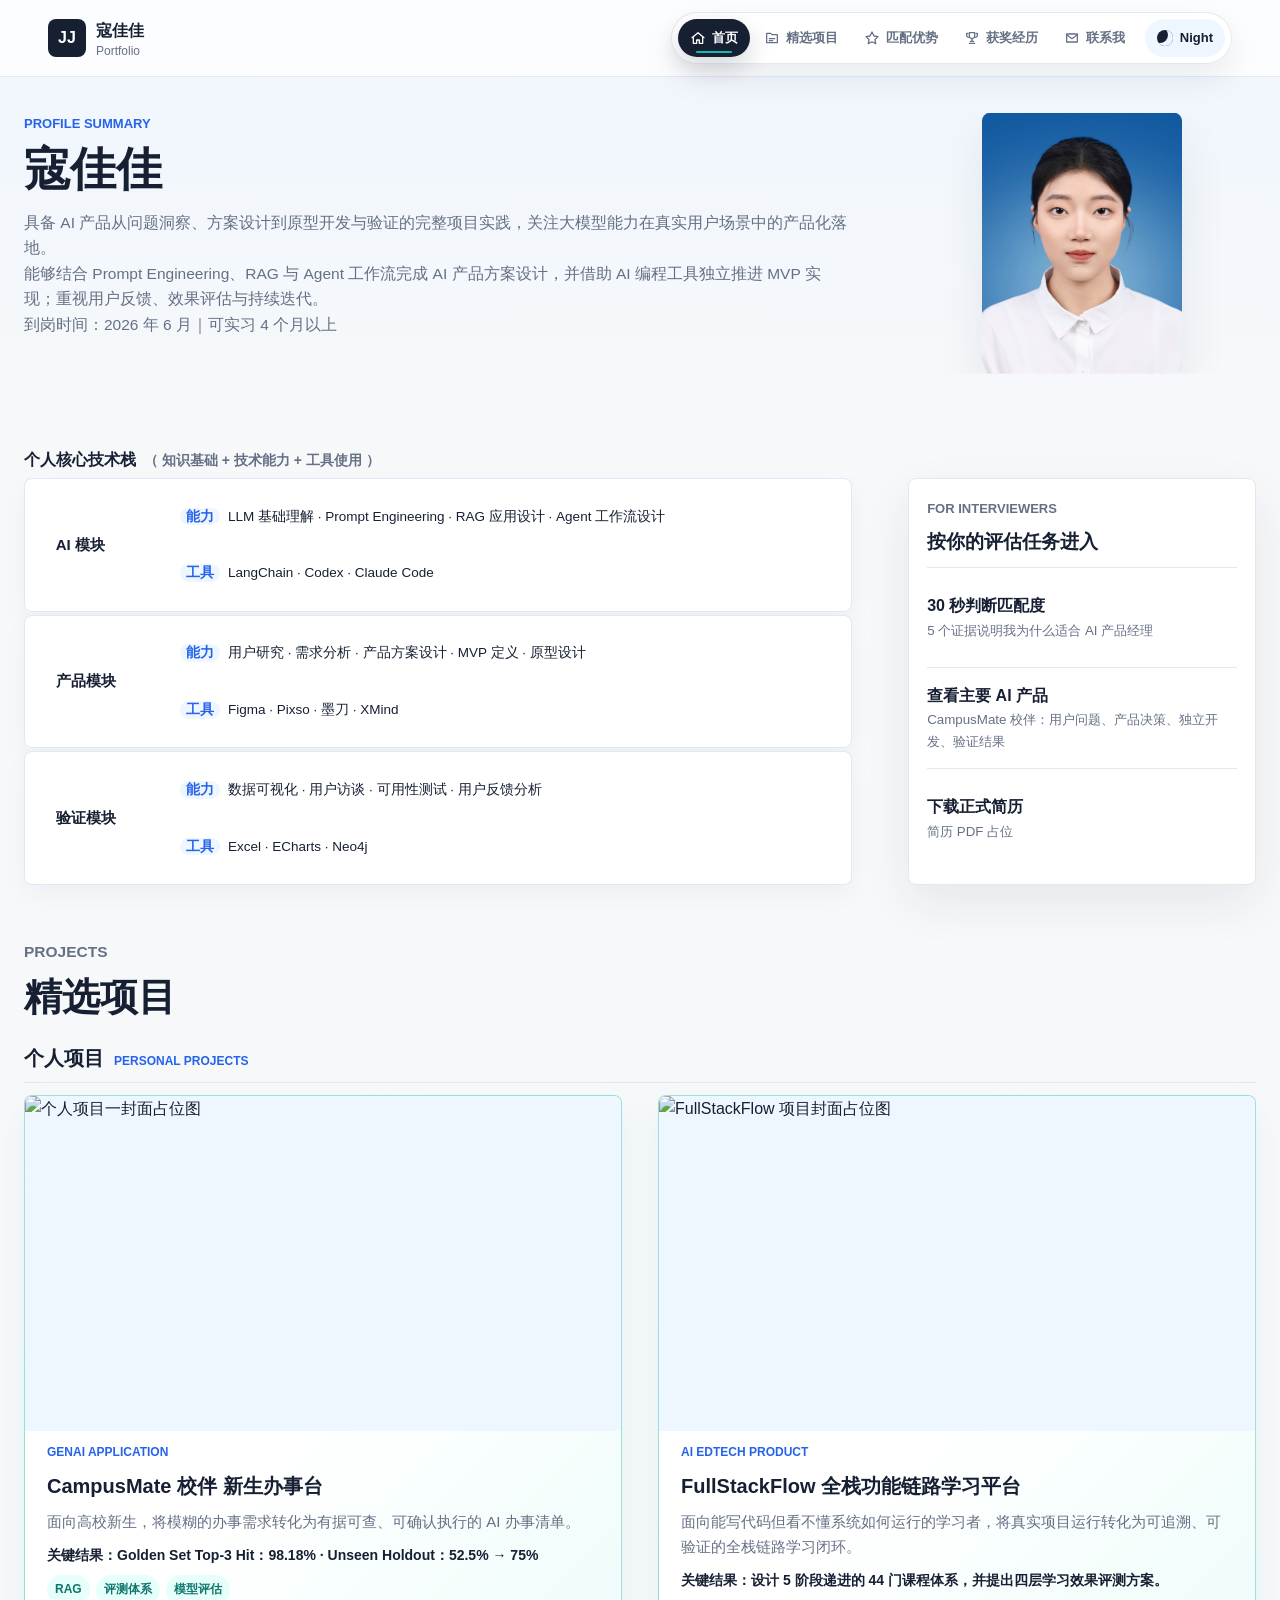
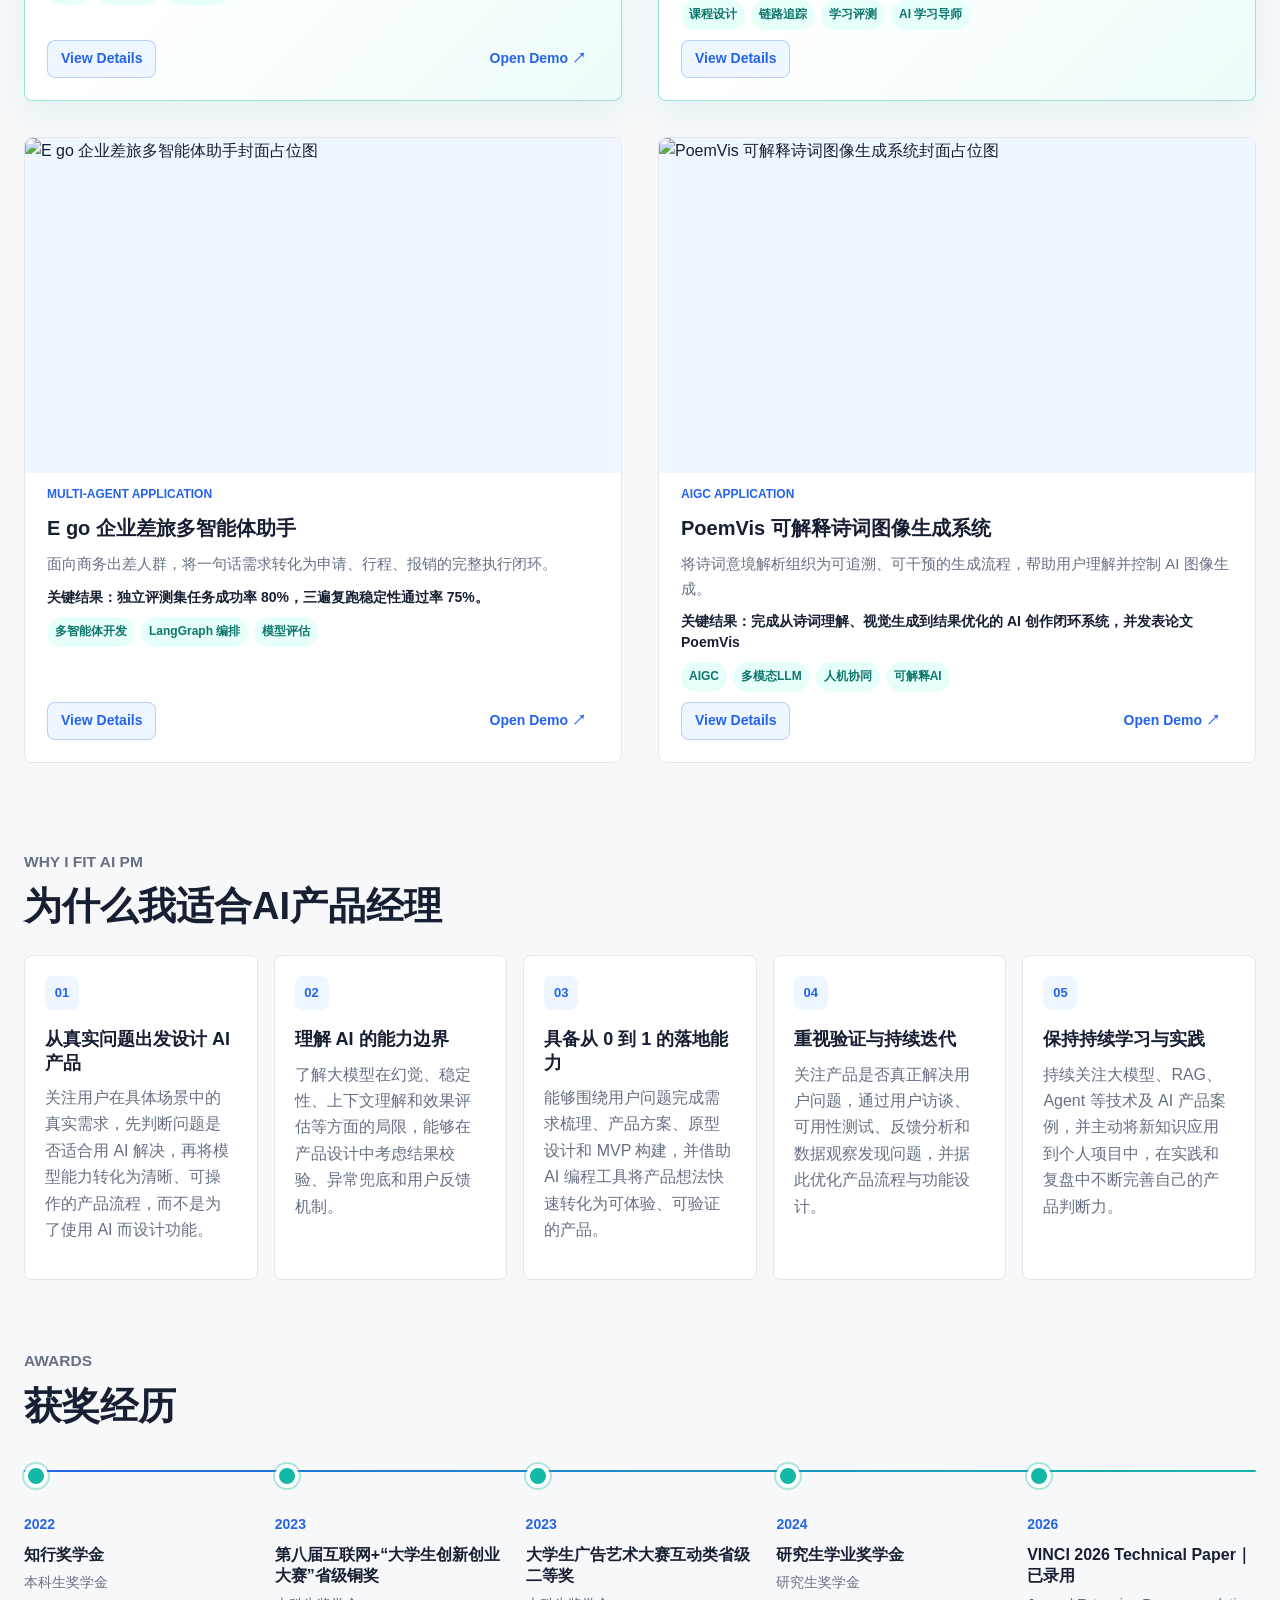
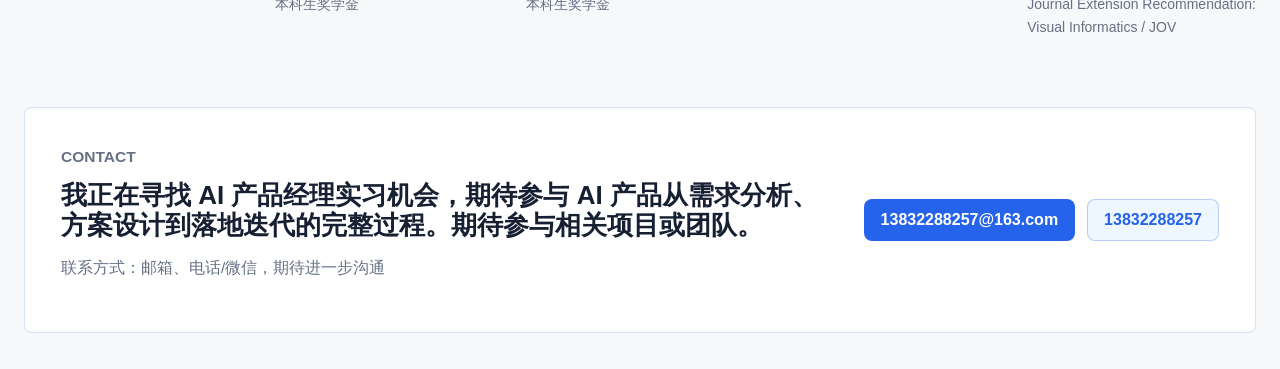
==== index.html @ aa2fbce4 "feat: 面试官面板第二快捷入口填充 Co-Authored-By: Claude Opus 4.7 (1M context) <noreply@anthropic.com>" ====
<!doctype html>
<html lang="zh-CN">
  <head>
    <meta charset="utf-8">
    <meta name="viewport" content="width=device-width, initial-scale=1">
    <title>寇佳佳 | Portfolio</title>
    <meta
      name="description"
      content="个人作品集模板：聚焦真实产品交付、AI 产品能力、数据决策、跨团队推进与产品案例复盘。"
    >
    <link rel="stylesheet" href="styles.css">
  </head>
  <body>
    <header class="site-header">
      <a class="brand" href="#top" aria-label="回到首页">
        <span class="brand-mark">JJ</span>
        <span>
          <strong>寇佳佳</strong>
          <small>Portfolio</small>
        </span>
      </a>

      <div class="nav-dock" aria-label="页面导航与主题切换">
        <nav class="nav-links" aria-label="主导航">
          <a href="#top" data-section="top">
            <span class="nav-icon" aria-hidden="true">
              <svg viewBox="0 0 24 24"><path d="M3 11.5 12 4l9 7.5"/><path d="M5 10.5V20h5v-5h4v5h5v-9.5"/></svg>
            </span>
            <span>首页</span>
          </a>
          <a href="#case-studies" data-section="case-studies">
            <span class="nav-icon" aria-hidden="true">
              <svg viewBox="0 0 24 24"><path d="M4 5h6l2 2h8v12H4V5Z"/><path d="M8 13h8"/><path d="M8 16h5"/></svg>
            </span>
            <span>精选项目</span>
          </a>
          <a href="#pm-fit" data-section="pm-fit">
            <span class="nav-icon" aria-hidden="true">
              <svg viewBox="0 0 24 24"><path d="M12 3l3 6 6 .9-4.5 4.4 1.1 6.2L12 17.6 6.4 20.5l1.1-6.2L3 9.9 9 9l3-6Z"/></svg>
            </span>
            <span>匹配优势</span>
          </a>
          <a href="#awards" data-section="awards">
            <span class="nav-icon" aria-hidden="true">
              <svg viewBox="0 0 24 24"><path d="M8 4h8v5a4 4 0 0 1-8 0V4Z"/><path d="M6 5H4v3a3 3 0 0 0 4 2.8"/><path d="M18 5h2v3a3 3 0 0 1-4 2.8"/><path d="M12 13v4"/><path d="M8 20h8"/><path d="M9.5 17h5"/></svg>
            </span>
            <span>获奖经历</span>
          </a>
          <a href="#contact" data-section="contact">
            <span class="nav-icon" aria-hidden="true">
              <svg viewBox="0 0 24 24"><path d="M4 6h16v12H4V6Z"/><path d="M4 7l8 6 8-6"/></svg>
            </span>
            <span>联系我</span>
          </a>
        </nav>

        <button class="theme-toggle" type="button" aria-label="切换夜间模式" aria-pressed="false">
          <span class="theme-icon" aria-hidden="true"></span>
          <span class="theme-label">Night</span>
        </button>
      </div>

    </header>

    <main id="top">
      <section class="hero section-shell">
        <div class="hero-copy">
          <p class="eyebrow">Profile Summary</p>
          <h1>寇佳佳</h1>
          <p class="hero-lede">
            <span>具备 AI 产品从问题洞察、方案设计到原型开发与验证的完整项目实践，关注大模型能力在真实用户场景中的产品化落地。</span>
            <span>能够结合 Prompt Engineering、RAG 与 Agent 工作流完成 AI 产品方案设计，并借助 AI 编程工具独立推进 MVP 实现；重视用户反馈、效果评估与持续迭代。</span>
            <span>到岗时间：2026 年 6 月｜可实习 4 个月以上</span>
          </p>

        </div>

        <div class="hero-stack-wrap" aria-label="核心技术栈">
          <h2>个人核心技术栈<span>（ 知识基础 + 技术能力 + 工具使用 ）</span></h2>
          <div class="hero-stack">
            <div>
              <span>AI 模块</span>
              <p><em>能力</em>LLM 基础理解 · Prompt Engineering · RAG 应用设计 · Agent 工作流设计</p>
              <p><em>工具</em>LangChain · Codex · Claude Code</p>
            </div>
            <div>
              <span>产品模块</span>
              <p><em>能力</em>用户研究 · 需求分析 · 产品方案设计 · MVP 定义 · 原型设计</p>
              <p><em>工具</em>Figma · Pixso · 墨刀 · XMind</p>
            </div>
            <div>
              <span>验证模块</span>
              <p><em>能力</em>数据可视化 · 用户访谈 · 可用性测试 · 用户反馈分析</p>
              <p><em>工具</em>Excel · ECharts · Neo4j</p>
            </div>
          </div>
        </div>

        <div class="hero-side">
          <figure class="hero-photo-wide">
            <img src="avatar.jpg" alt="寇佳佳头像">
          </figure>

          <aside class="interviewer-panel" aria-label="面试官快捷入口">
            <div class="panel-header">
              <span>For Interviewers</span>
              <strong>按你的评估任务进入</strong>
            </div>
            <a href="#pm-fit">
              <span>30 秒判断匹配度</span>
              <small>5 个证据说明我为什么适合 AI 产品经理</small>
            </a>
            <a href="#case-studies">
              <span>查看主要 AI 产品</span>
              <small>CampusMate 校伴：用户问题、产品决策、独立开发、验证结果</small>
            </a>
            <a href="#" download>
              <span>下载正式简历</span>
              <small>简历 PDF 占位</small>
            </a>
          </aside>
        </div>
      </section>

      <section id="case-studies" class="case-studies section-shell">
        <div class="section-heading wide">
          <p class="eyebrow">Projects</p>
          <h2>精选项目</h2>
        </div>

        <div class="case-groups" role="tablist" aria-label="项目案例列表">
          <section class="case-group" aria-labelledby="personal-projects-title">
            <div class="case-group-heading">
              <h3 id="personal-projects-title">个人项目</h3>
              <span>Personal Projects</span>
            </div>
            <div class="project-card-grid six" aria-label="个人项目卡片">
              <article class="project-card project-card-highlight">
                <figure class="project-cover">
                  <img src="https://trae-api-cn.mchost.guru/api/ide/v1/text_to_image?prompt=AI%20fitness%20assistant%20app%20on%20smartphone%20mockup%2C%20personalized%20workout%20plan%20dashboard%20UI%2C%20teal%20and%20white%20color%20scheme%2C%20soft%20gradient%20background%2C%20modern%20clean%20design&image_size=landscape_16_9" alt="个人项目一封面占位图">
                </figure>
                <span class="project-type">GenAI Application</span>
                <h4>CampusMate 校伴 新生办事台</h4>
                <p>面向高校新生，将模糊的办事需求转化为有据可查、可确认执行的 AI 办事清单。</p>
                <strong>关键结果：Golden Set Top-3 Hit：98.18% · Unseen Holdout：52.5% → 75%</strong>
                <div class="project-tags"><span>RAG</span><span>评测体系</span><span>模型评估</span></div>
                <div class="project-actions"><a class="project-link" href="projects/project-1.html">View Details</a><a class="project-demo-link" href="#" target="_blank" rel="noreferrer">Open Demo ↗</a></div>
              </article>
              <article class="project-card project-card-highlight">
                <figure class="project-cover">
                  <img src="https://trae-api-cn.mchost.guru/api/ide/v1/text_to_image?prompt=full-stack%20learning%20platform%20UI%20showing%20request%20flow%20from%20frontend%20through%20backend%20to%20database%2C%20connected%20architecture%20diagram%20with%20glowing%20data%20path%2C%20split%20code%20editor%20and%20flow%20visualization%2C%20blue%20and%20teal%20gradient%2C%20modern%20EdTech%20dashboard%20design&image_size=landscape_16_9" alt="FullStackFlow 项目封面占位图">
                </figure>
                <span class="project-type">AI EdTech Product</span>
                <h4>FullStackFlow 全栈功能链路学习平台</h4>
                <p>面向能写代码但看不懂系统如何运行的学习者，将真实项目运行转化为可追溯、可验证的全栈链路学习闭环。</p>
                <strong>关键结果：设计 5 阶段递进的 44 门课程体系，并提出四层学习效果评测方案。</strong>
                <div class="project-tags"><span>课程设计</span><span>链路追踪</span><span>学习评测</span><span>AI 学习导师</span></div>
                <div class="project-actions"><a class="project-link" href="projects/project-2.html">View Details</a></div>
              </article>
              <article class="project-card">
                <figure class="project-cover">
                  <img src="https://trae-api-cn.mchost.guru/api/ide/v1/text_to_image?prompt=business%20travel%20assistant%20app%20dashboard%20showing%20flight%20booking%20hotel%20and%20expense%20reimbursement%20workflow%2C%20multi-agent%20AI%20assistant%20interface%2C%20enterprise%20software%20UI%2C%20blue%20and%20teal%20gradient%2C%20modern%20clean%20design&image_size=landscape_16_9" alt="E go 企业差旅多智能体助手封面占位图">
                </figure>
                <span class="project-type">Multi-Agent Application</span>
                <h4>E go 企业差旅多智能体助手</h4>
                <p>面向商务出差人群，将一句话需求转化为申请、行程、报销的完整执行闭环。</p>
                <strong>关键结果：独立评测集任务成功率 80%，三遍复跑稳定性通过率 75%。</strong>
                <div class="project-tags"><span>多智能体开发</span><span>LangGraph 编排</span><span>模型评估</span></div>
                <div class="project-actions"><a class="project-link" href="projects/project-3.html">View Details</a><a class="project-demo-link" href="#" target="_blank" rel="noreferrer">Open Demo ↗</a></div>
              </article>
              <article class="project-card">
                <figure class="project-cover">
                  <img src="https://trae-api-cn.mchost.guru/api/ide/v1/text_to_image?prompt=Chinese%20classical%20poetry%20AI%20art%20generation%2C%20ink%20wash%20painting%20of%20ancient%20poem%20scene%2C%20elegant%20traditional%20Chinese%20painting%20style%20with%20subtle%20modern%20interface%20overlay%2C%20explainable%20AI%20concept&image_size=landscape_16_9" alt="PoemVis 可解释诗词图像生成系统封面占位图">
                </figure>
                <span class="project-type">AIGC Application</span>
                <h4>PoemVis 可解释诗词图像生成系统</h4>
                <p>将诗词意境解析组织为可追溯、可干预的生成流程，帮助用户理解并控制 AI 图像生成。</p>
                <strong>关键结果：完成从诗词理解、视觉生成到结果优化的 AI 创作闭环系统，并发表论文 PoemVis</strong>
                <div class="project-tags"><span>AIGC</span><span>多模态LLM</span><span>人机协同</span><span>可解释AI</span></div>
                <div class="project-actions"><a class="project-link" href="projects/project-4.html">View Details</a><a class="project-demo-link" href="#" target="_blank" rel="noreferrer">Open Demo ↗</a></div>
              </article>
            </div>
          </section>

        </div>
      </section>

      <section id="pm-fit" class="pm-fit section-shell">
        <div class="section-heading wide">
          <p class="eyebrow">Why I Fit AI PM</p>
          <h2>为什么我适合AI产品经理</h2>
        </div>
        <div class="proof-grid">
          <article class="proof-card"><span>01</span><h3>从真实问题出发设计 AI 产品</h3><p>关注用户在具体场景中的真实需求，先判断问题是否适合用 AI 解决，再将模型能力转化为清晰、可操作的产品流程，而不是为了使用 AI 而设计功能。</p></article>
          <article class="proof-card"><span>02</span><h3>理解 AI 的能力边界</h3><p>了解大模型在幻觉、稳定性、上下文理解和效果评估等方面的局限，能够在产品设计中考虑结果校验、异常兜底和用户反馈机制。</p></article>
          <article class="proof-card"><span>03</span><h3>具备从 0 到 1 的落地能力</h3><p>能够围绕用户问题完成需求梳理、产品方案、原型设计和 MVP 构建，并借助 AI 编程工具将产品想法快速转化为可体验、可验证的产品。</p></article>
          <article class="proof-card"><span>04</span><h3>重视验证与持续迭代</h3><p>关注产品是否真正解决用户问题，通过用户访谈、可用性测试、反馈分析和数据观察发现问题，并据此优化产品流程与功能设计。</p></article>
          <article class="proof-card"><span>05</span><h3>保持持续学习与实践</h3><p>持续关注大模型、RAG、Agent 等技术及 AI 产品案例，并主动将新知识应用到个人项目中，在实践和复盘中不断完善自己的产品判断力。</p></article>
        </div>
      </section>

      <section id="awards" class="awards section-shell">
        <div class="section-heading wide">
          <p class="eyebrow">Awards</p>
          <h2>获奖经历</h2>
        </div>

        <div class="award-timeline" aria-label="获奖经历时间轴">
          <article class="award-milestone"><span>2022</span><strong>知行奖学金</strong><p>本科生奖学金</p></article>
          <article class="award-milestone"><span>2023</span><strong>第八届互联网+“大学生创新创业大赛”省级铜奖</strong><p>本科生奖学金</p></article>
          <article class="award-milestone"><span>2023</span><strong>大学生广告艺术大赛互动类省级二等奖</strong><p>本科生奖学金</p></article>
          <article class="award-milestone"><span>2024</span><strong>研究生学业奖学金</strong><p>研究生奖学金</p></article>
          <article class="award-milestone"><span>2026</span><strong>VINCI 2026 Technical Paper｜已录用</strong><p>Journal Extension Recommendation: Visual Informatics / JOV</p></article>
        </div>
      </section>

      <section id="contact" class="contact section-shell">
        <div>
          <p class="eyebrow">Contact</p>
          <h2>我正在寻找 AI 产品经理实习机会，期待参与 AI 产品从需求分析、方案设计到落地迭代的完整过程。期待参与相关项目或团队。</h2>
          <p>联系方式：邮箱、电话/微信，期待进一步沟通</p>
        </div>
        <div class="contact-actions">
          <a class="btn primary" href="mailto:13832288257@163.com">13832288257@163.com</a>
          <a class="btn secondary" href="tel:+8613832288257">13832288257</a>
        </div>
      </section>
    </main>

    <div class="mobile-action-bar" aria-label="移动端快捷操作">
      <a href="#case-studies">Projects</a>
      <a href="#" download>Resume</a>
      <a href="mailto:13832288257@163.com">Contact</a>
    </div>

    <script src="script.js"></script>
  </body>
</html>
---- styles.css ----
:root {
  --bg: #f7f8fa;
  --card: #ffffff;
  --text: #172033;
  --muted: #667085;
  --line: #e5e7eb;
  --blue: #2563eb;
  --blue-dark: #1749b4;
  --teal: #14b8a6;
  --teal-soft: #e6fffa;
  --blue-soft: #eef6ff;
  --amber: #f59e0b;
  --shadow: 0 18px 48px rgba(23, 32, 51, 0.08);
  --header-bg: rgba(255, 255, 255, 0.78);
  --dock-bg: rgba(255, 255, 255, 0.74);
  --dock-line: rgba(226, 232, 240, 0.92);
  --nav-active-bg: #172033;
  --nav-active-text: #ffffff;
  --radius: 8px;
}

body[data-theme="dark"] {
  --bg: #0d1320;
  --card: #121a2a;
  --text: #eef4ff;
  --muted: #a9b4c7;
  --line: #253044;
  --blue: #60a5fa;
  --blue-dark: #3b82f6;
  --teal: #2dd4bf;
  --teal-soft: rgba(20, 184, 166, 0.14);
  --blue-soft: rgba(96, 165, 250, 0.16);
  --shadow: 0 20px 54px rgba(0, 0, 0, 0.34);
  --header-bg: rgba(13, 19, 32, 0.78);
  --dock-bg: rgba(18, 26, 42, 0.82);
  --dock-line: rgba(148, 163, 184, 0.2);
  --nav-active-bg: #eef4ff;
  --nav-active-text: #0d1320;
}

* {
  box-sizing: border-box;
}

html {
  scroll-behavior: smooth;
}

body {
  margin: 0;
  color: var(--text);
  background:
    linear-gradient(180deg, rgba(238, 246, 255, 0.85), rgba(247, 248, 250, 0) 440px),
    var(--bg);
  font-family: Inter, "Noto Sans SC", "Microsoft YaHei", Arial, sans-serif;
  line-height: 1.65;
}

body[data-theme="dark"] {
  background:
    radial-gradient(circle at top left, rgba(96, 165, 250, 0.2), transparent 360px),
    linear-gradient(180deg, rgba(20, 184, 166, 0.08), rgba(13, 19, 32, 0) 460px),
    var(--bg);
}

a {
  color: inherit;
  text-decoration: none;
}

.site-header {
  position: sticky;
  top: 0;
  z-index: 50;
  display: flex;
  align-items: center;
  justify-content: space-between;
  gap: 24px;
  padding: 12px clamp(18px, 4vw, 48px);
  border-bottom: 1px solid var(--dock-line);
  background: var(--header-bg);
  backdrop-filter: blur(18px);
}

.brand {
  display: flex;
  align-items: center;
  gap: 10px;
  min-width: 190px;
}

.brand-mark {
  display: grid;
  place-items: center;
  width: 38px;
  height: 38px;
  border-radius: var(--radius);
  color: #fff;
  background: var(--text);
  font-weight: 800;
}

body[data-theme="dark"] .brand-mark {
  color: #0d1320;
}

.brand strong,
.brand small {
  display: block;
}

.brand small {
  color: var(--muted);
  font-size: 12px;
  line-height: 1.2;
}

.nav-dock {
  display: inline-flex;
  align-items: center;
  gap: 8px;
  padding: 6px;
  border: 1px solid var(--dock-line);
  border-radius: 999px;
  background: var(--dock-bg);
  box-shadow: 0 14px 34px rgba(15, 23, 42, 0.08);
  backdrop-filter: blur(18px);
}

.nav-links {
  display: flex;
  align-items: center;
  gap: 2px;
  color: #3b4457;
  font-size: 13px;
}

.nav-links a {
  position: relative;
  display: inline-flex;
  align-items: center;
  gap: 6px;
  min-height: 38px;
  padding: 0 12px;
  border-radius: 999px;
  color: var(--muted);
  font-weight: 800;
  transition: color 180ms ease, background 180ms ease, box-shadow 180ms ease, transform 180ms ease;
}

.nav-links a:hover,
.nav-links a.is-active {
  color: var(--blue);
}

.nav-links a.is-active {
  color: var(--nav-active-text);
  background: var(--nav-active-bg);
  box-shadow: 0 10px 24px rgba(23, 32, 51, 0.18);
}

.nav-links a::after {
  position: absolute;
  right: 18px;
  bottom: 4px;
  left: 18px;
  height: 2px;
  border-radius: 999px;
  background: var(--teal);
  content: "";
  opacity: 0;
  transform: scaleX(0.35);
  transition: opacity 180ms ease, transform 180ms ease;
}

.nav-links a.is-active::after {
  opacity: 1;
  transform: scaleX(1);
}

.nav-icon,
.nav-icon svg {
  width: 16px;
  height: 16px;
}

.nav-icon svg {
  display: block;
  fill: none;
  stroke: currentColor;
  stroke-linecap: round;
  stroke-linejoin: round;
  stroke-width: 1.9;
}

.theme-toggle {
  display: inline-flex;
  align-items: center;
  gap: 7px;
  min-height: 38px;
  padding: 0 12px;
  border: 0;
  border-radius: 999px;
  color: var(--text);
  background: var(--blue-soft);
  font: inherit;
  font-size: 13px;
  font-weight: 900;
  cursor: pointer;
  transition: background 180ms ease, transform 180ms ease;
}

.theme-toggle:hover {
  transform: translateY(-1px);
}

.theme-icon {
  position: relative;
  width: 16px;
  height: 16px;
  border-radius: 999px;
  background: var(--text);
  box-shadow: inset -5px -3px 0 var(--blue-soft);
}

body[data-theme="dark"] .theme-icon {
  background: #fbbf24;
  box-shadow: 0 0 0 4px rgba(251, 191, 36, 0.16);
}

.header-cta,
.btn {
  display: inline-flex;
  align-items: center;
  justify-content: center;
  min-height: 42px;
  padding: 0 16px;
  border: 1px solid transparent;
  border-radius: var(--radius);
  font-weight: 700;
  white-space: nowrap;
  transition: transform 180ms ease, border-color 180ms ease, background 180ms ease;
}

.header-cta,
.btn.primary {
  color: #fff;
  background: var(--blue);
}

.header-cta:hover,
.btn.primary:hover {
  background: var(--blue-dark);
  transform: translateY(-1px);
}

.btn.secondary {
  color: var(--blue);
  border-color: rgba(37, 99, 235, 0.28);
  background: var(--blue-soft);
}

.btn.ghost {
  color: var(--text);
  border-color: var(--line);
  background: var(--card);
}

.section-shell {
  width: min(1240px, calc(100% - 48px));
  margin: 0 auto;
}

.hero {
  display: grid;
  grid-template-columns: minmax(0, 1fr) minmax(320px, 0.42fr);
  grid-template-rows: auto auto;
  column-gap: 56px;
  row-gap: 8px;
  align-items: start;
  min-height: calc(100vh - 72px);
  padding: 28px 0 20px;
}

.hero-copy {
  grid-column: 1;
  grid-row: 1;
  margin-top: 1.7em;
  transform: translateY(-1.2em);
}

.eyebrow {
  margin: 0 0 10px;
  color: var(--blue);
  font-size: 13px;
  font-weight: 800;
  text-transform: uppercase;
}

h1,
h2,
h3,
p {
  margin-top: 0;
}

h1 {
  max-width: 900px;
  margin-bottom: 14px;
  font-size: clamp(30px, 3.8vw, 46px);
  line-height: 1.08;
}

h2 {
  margin-bottom: 14px;
  font-size: clamp(28px, 3vw, 38px);
  line-height: 1.18;
}

h3 {
  margin-bottom: 10px;
  font-size: 20px;
  line-height: 1.3;
}

h4 {
  margin: 0 0 8px;
  font-size: 16px;
  line-height: 1.35;
}

.hero-lede,
.section-heading p,
.contact p {
  color: var(--muted);
  font-size: 15.5px;
}

.hero-lede {
  margin-top: 1em;
}

.hero-lede span {
  display: block;
}

.hero-actions,
.contact-actions {
  display: flex;
  flex-wrap: wrap;
  gap: 12px;
  margin: 30px 0 24px;
}

.hero-stack-wrap {
  position: relative;
  grid-column: 1;
  grid-row: 2;
  align-self: stretch;
  max-width: 980px;
  margin-top: 0;
  display: flex;
  flex-direction: column;
}

.hero-stack-wrap h2 {
  position: absolute;
  left: 0;
  bottom: calc(100% + 8px);
  margin: 0;
  color: var(--text);
  font-size: 16px;
  font-weight: 900;
  line-height: 1.35;
}

.hero-stack-wrap h2 span {
  margin-left: 8px;
  color: var(--muted);
  font-size: 14px;
  font-weight: 700;
}

.hero-stack {
  display: grid;
  grid-template-columns: 1fr;
  grid-auto-rows: 1fr;
  gap: 3px;
  flex: 1;
}

.hero-stack div {
  display: grid;
  grid-template-columns: 118px minmax(0, 1fr);
  gap: 8px;
  align-items: center;
  min-height: 0;
  padding: 9px 14px;
  border: 1px solid rgba(37, 99, 235, 0.14);
  border-radius: var(--radius);
  background: var(--card);
  box-shadow: 0 10px 26px rgba(23, 32, 51, 0.04);
}

.hero-stack span {
  display: block;
  grid-column: 1;
  grid-row: 1 / span 2;
  transform: translateX(2ch);
  margin-bottom: 0;
  color: var(--text);
  font-size: 15px;
  font-weight: 900;
}

.hero-stack p {
  grid-column: 2;
  transform: translateX(2ch);
  margin-bottom: 0;
  color: var(--text);
  font-size: 13.5px;
  font-weight: 400;
  line-height: 1.32;
}

.hero-stack p em {
  display: inline-flex;
  align-items: center;
  margin-right: 8px;
  padding: 0 6px;
  border-radius: 999px;
  color: var(--blue);
  background: var(--blue-soft);
  font-size: 13.5px;
  font-style: normal;
  font-weight: 900;
  line-height: 1.32;
}

body[data-theme="dark"] .hero-stack p em {
  color: #bfdbfe;
  background: rgba(96, 165, 250, 0.16);
}

.hero-stack p + p {
  margin-top: -8px;
}

.hero-stack p:last-child {
  margin-bottom: 0;
}

.hero-stack p strong {
  color: var(--text);
  font-weight: 900;
}

.proof-strip {
  display: flex;
  flex-wrap: wrap;
  gap: 10px;
}

.proof-strip span {
  padding: 8px 12px;
  border: 1px solid var(--line);
  border-radius: var(--radius);
  background: rgba(255, 255, 255, 0.72);
  color: var(--muted);
  font-size: 14px;
}

.proof-strip strong {
  margin-right: 4px;
  color: var(--amber);
  font-size: 18px;
}

.hero-side {
  display: contents;
}

.hero-photo-wide {
  grid-column: 2;
  grid-row: 1;
  align-self: start;
  justify-self: center;
  width: 100%;
  aspect-ratio: 4 / 3;
  height: auto;
  margin: 1.7em 0 0;
  transform: translateY(-1.2em);
  overflow: hidden;
  border: 0;
  border-radius: var(--radius);
  background: transparent;
  box-shadow: none;
}

.hero-photo-wide img {
  display: block;
  width: auto;
  height: 100%;
  max-width: 100%;
  margin: 0 auto;
  border-radius: var(--radius);
  box-shadow: var(--shadow);
  object-fit: contain;
  object-position: center center;
}

.profile-summary {
  display: flex;
  align-items: center;
  gap: 18px;
  justify-content: space-between;
}

.profile-photo-card {
  width: 172px;
  height: 214px;
  flex: 0 0 auto;
  margin: 0;
  overflow: hidden;
  border: 1px solid var(--line);
  border-radius: var(--radius);
  background: var(--card);
  box-shadow: var(--shadow);
}

.profile-photo-card img {
  display: block;
  width: 100%;
  height: 100%;
  object-fit: cover;
  object-position: center top;
}

.availability-card {
  display: grid;
  gap: 8px;
  margin-left: auto;
  color: var(--text);
  font-size: 17px;
  font-weight: 800;
  line-height: 1.45;
  text-align: left;
}

.availability-card p {
  margin: 0;
}

.availability-arrival {
  transform: none;
}

.availability-duration {
  transform: none;
}

.interviewer-panel {
  grid-column: 2;
  grid-row: 2;
  align-self: stretch;
  min-height: 0;
  display: flex;
  flex-direction: column;
  margin-top: 0;
  padding: 16px 18px;
  border: 1px solid var(--line);
  border-radius: var(--radius);
  background: var(--card);
  box-shadow: var(--shadow);
}

body[data-theme="dark"] .hero-stack div,
body[data-theme="dark"] .interviewer-panel {
  border-color: rgba(148, 163, 184, 0.22);
  background: #121a2a;
  box-shadow: 0 18px 42px rgba(0, 0, 0, 0.28);
}

.panel-header {
  padding-bottom: 10px;
  border-bottom: 1px solid var(--line);
}

.panel-header span,
.case-meta {
  color: var(--muted);
  font-size: 13px;
  font-weight: 700;
  text-transform: uppercase;
}

.panel-header strong {
  display: block;
  margin-top: 4px;
  font-size: 19px;
}

.interviewer-panel a {
  display: flex;
  flex: 1;
  flex-direction: column;
  justify-content: center;
  padding: 9px 0;
  border-bottom: 1px solid var(--line);
}

.interviewer-panel a:last-child {
  border-bottom: 0;
}

.interviewer-panel a span {
  display: block;
  color: var(--text);
  font-weight: 800;
}

.interviewer-panel a small {
  color: var(--muted);
}

.interviewer-panel a:hover span {
  color: var(--blue);
}

.education,
.awards,
.review-path,
.pm-fit,
.case-studies,
.process,
.experience,
.skills,
.contact {
  padding: 34px 0;
}

.pm-fit {
  padding-bottom: 34px;
}

.awards {
  padding-top: 34px;
  padding-bottom: 34px;
}

.contact {
  margin-top: 34px;
}

.section-heading {
  max-width: 720px;
  margin-bottom: 26px;
}

.section-heading.wide {
  max-width: 980px;
}

.path-grid,
.skill-grid,
.proof-grid {
  display: grid;
  grid-template-columns: repeat(3, minmax(0, 1fr));
  gap: 16px;
}

.path-card,
.education-card,
.skill-grid article,
.proof-card,
.case-card,
.timeline-content {
  border: 1px solid var(--line);
  border-radius: var(--radius);
  background: var(--card);
}

.path-card {
  padding: 22px;
  transition: transform 180ms ease, border-color 180ms ease, box-shadow 180ms ease;
}

.path-card:hover,
.case-card:hover {
  border-color: rgba(37, 99, 235, 0.42);
  box-shadow: 0 16px 34px rgba(37, 99, 235, 0.08);
  transform: translateY(-2px);
}

.path-card span {
  color: var(--teal);
  font-weight: 900;
}

.path-card strong {
  display: block;
  margin: 8px 0 6px;
  font-size: 20px;
}

.path-card p,
.education-card p,
.case-card p,
.proof-card p,
.skill-grid p,
.timeline-content p,
.timeline-content li,
.process-rail p {
  color: var(--muted);
}

.education-grid {
  display: grid;
  grid-template-columns: repeat(2, minmax(0, 1fr));
  gap: 16px;
}

.education-card {
  display: grid;
  grid-template-columns: 118px minmax(0, 1fr);
  gap: 22px;
  align-items: center;
  padding: 22px;
}

.education-logo {
  display: block;
  width: 108px;
  height: 108px;
  margin: 0;
  object-fit: contain;
}

.education-meta {
  display: flex;
  justify-content: space-between;
  gap: 12px;
  margin-bottom: 14px;
  color: var(--muted);
  font-size: 13px;
  font-weight: 800;
  text-transform: uppercase;
}

.education-card .degree {
  margin-bottom: 8px;
  color: var(--text);
  font-weight: 800;
}

.course-tags {
  display: flex;
  flex-wrap: wrap;
  gap: 8px;
  margin-top: 14px;
}

.course-tags span {
  padding: 6px 9px;
  border: 1px solid rgba(37, 99, 235, 0.14);
  border-radius: 999px;
  color: #1d4ed8;
  background: var(--blue-soft);
  font-size: 13px;
  font-weight: 800;
}

body[data-theme="dark"] .course-tags span {
  border-color: rgba(96, 165, 250, 0.34);
  color: #bfdbfe;
  background: rgba(96, 165, 250, 0.16);
}

.award-timeline {
  position: relative;
  display: grid;
  grid-template-columns: repeat(5, minmax(0, 1fr));
  gap: 22px;
  padding-top: 36px;
}

.award-timeline::before {
  position: absolute;
  top: 15px;
  right: 0;
  left: 0;
  height: 2px;
  border-radius: 999px;
  background: linear-gradient(90deg, var(--blue), var(--teal));
  content: "";
}

.award-milestone {
  position: relative;
  padding-top: 20px;
}

.award-milestone::before {
  position: absolute;
  top: -27px;
  left: 0;
  width: 16px;
  height: 16px;
  border: 4px solid var(--card);
  border-radius: 999px;
  background: var(--teal);
  box-shadow: 0 0 0 2px rgba(20, 184, 166, 0.32);
  content: "";
}

.award-milestone span {
  display: inline-flex;
  margin-bottom: 8px;
  color: var(--blue);
  font-size: 14px;
  font-weight: 900;
}

.award-milestone strong {
  display: block;
  margin-bottom: 6px;
  line-height: 1.35;
}

.award-milestone p {
  margin-bottom: 0;
  color: var(--muted);
  font-size: 14px;
}

.proof-grid {
  grid-template-columns: repeat(5, minmax(0, 1fr));
}

.proof-card {
  padding: 20px;
}

.proof-card span {
  display: inline-flex;
  align-items: center;
  justify-content: center;
  width: 34px;
  height: 34px;
  margin-bottom: 18px;
  border-radius: var(--radius);
  color: var(--blue);
  background: var(--blue-soft);
  font-size: 13px;
  font-weight: 900;
}

.proof-card h3 {
  font-size: 18px;
}

.fit-layout {
  display: grid;
  grid-template-columns: 270px minmax(0, 1fr);
  gap: 20px;
  align-items: start;
}

.fit-tabs {
  display: grid;
  gap: 10px;
}

.fit-tab {
  width: 100%;
  min-height: 48px;
  padding: 0 14px;
  border: 1px solid var(--line);
  border-radius: var(--radius);
  background: var(--card);
  color: var(--text);
  font: inherit;
  font-weight: 800;
  text-align: left;
  cursor: pointer;
}

.fit-tab.active {
  color: var(--blue);
  border-color: rgba(37, 99, 235, 0.34);
  background: var(--blue-soft);
}

.fit-evidence {
  min-height: 270px;
  padding: 28px;
  border: 1px solid rgba(20, 184, 166, 0.28);
  border-radius: var(--radius);
  background: linear-gradient(135deg, #fff, rgba(230, 255, 250, 0.8));
}

.evidence-kicker {
  color: var(--teal);
  font-weight: 900;
  text-transform: uppercase;
}

.evidence-tags,
.tool-tags {
  display: flex;
  flex-wrap: wrap;
  gap: 8px;
}

.evidence-tags span,
.tool-tags span {
  padding: 6px 9px;
  border-radius: 999px;
  color: #0f766e;
  background: var(--teal-soft);
  font-size: 13px;
  font-weight: 800;
}

.case-list {
  display: grid;
  grid-template-columns: 1fr;
  gap: 18px;
}

.case-matrix {
  display: grid;
  grid-template-columns: repeat(3, minmax(0, 1fr));
  gap: 14px;
  margin-bottom: 18px;
}

.case-groups {
  display: grid;
  gap: 24px;
  margin-bottom: 18px;
}

.case-group {
  display: grid;
  gap: 12px;
}

.case-group-heading {
  display: flex;
  align-items: baseline;
  justify-content: flex-start;
  gap: 10px;
  border-bottom: 1px solid var(--line);
  padding-bottom: 10px;
}

.case-group-heading span {
  color: var(--blue);
  font-size: 12px;
  font-weight: 900;
  text-transform: uppercase;
}

.case-group-heading h3 {
  margin-bottom: 0;
}

.case-matrix.single {
  grid-template-columns: minmax(0, 1fr);
}

.case-matrix.single .case-selector {
  min-height: 220px;
}

.project-card-grid {
  display: grid;
  gap: 14px;
}

.project-card-grid.six {
  grid-template-columns: repeat(2, minmax(0, 1fr));
  gap: 36px;
}

.project-card-grid.three {
  grid-template-columns: repeat(3, minmax(0, 1fr));
}

.project-card-grid.four {
  grid-template-columns: repeat(4, minmax(0, 1fr));
  gap: 20px;
}

.project-placeholder,
.project-card {
  min-height: 220px;
  border-radius: var(--radius);
}

.project-placeholder {
  border: 1px dashed rgba(37, 99, 235, 0.28);
  background:
    linear-gradient(135deg, rgba(238, 246, 255, 0.64), rgba(255, 255, 255, 0.96)),
    #fff;
}

.project-card {
  display: flex;
  flex-direction: column;
  gap: 10px;
  min-height: 250px;
  padding: 22px;
  border: 1px solid var(--line);
  background: var(--card);
  transition: transform 180ms ease, border-color 180ms ease, box-shadow 180ms ease;
}

.project-card:hover {
  border-color: rgba(37, 99, 235, 0.42);
  box-shadow: 0 16px 34px rgba(37, 99, 235, 0.08);
  transform: translateY(-2px);
}

.project-card-highlight {
  border-color: rgba(20, 184, 166, 0.42);
  background: linear-gradient(135deg, var(--card) 50%, rgba(230, 255, 250, 0.62));
  box-shadow: 0 16px 34px rgba(20, 184, 166, 0.08);
}

body[data-theme="dark"] .project-card-highlight {
  border-color: rgba(45, 212, 191, 0.34);
  background: linear-gradient(135deg, #121a2a 50%, rgba(20, 184, 166, 0.12));
  box-shadow: 0 18px 42px rgba(20, 184, 166, 0.07);
}

.project-cover {
  position: relative;
  margin: -22px -22px 2px;
  aspect-ratio: 16 / 9;
  overflow: hidden;
  border-radius: var(--radius) var(--radius) 0 0;
  background: #eef6ff;
}

.project-cover img {
  display: block;
  width: 100%;
  height: 100%;
  object-fit: cover;
}

.project-type {
  color: var(--blue);
  font-size: 12px;
  font-weight: 900;
  text-transform: uppercase;
}

.project-card h4 {
  margin-bottom: 0;
  font-size: 20px;
}

.project-card p {
  margin-bottom: 0;
  color: var(--muted);
  font-size: 15px;
}

.project-card strong {
  display: block;
  color: var(--text);
  font-size: 14px;
  line-height: 1.45;
}

.project-tags {
  display: flex;
  flex-wrap: wrap;
  gap: 6px;
}

.company-project-card .project-tags {
  margin-top: auto;
}

.company-project-card {
  min-height: 310px;
}

.company-project-card .project-cover {
  aspect-ratio: 16 / 8.4;
}

.project-tags span {
  padding: 5px 8px;
  border-radius: 999px;
  color: #0f766e;
  background: var(--teal-soft);
  font-size: 12px;
  font-weight: 800;
}

.project-actions {
  display: flex;
  align-items: center;
  justify-content: space-between;
  gap: 10px;
  margin-top: auto;
}

.company-project-card .project-actions {
  margin-top: 0;
}

.project-link,
.project-demo-link {
  display: inline-flex;
  align-items: center;
  justify-content: center;
  width: fit-content;
  min-height: 38px;
  padding: 0 13px;
  white-space: nowrap;
  font-size: 14px;
  font-weight: 900;
}

.project-link {
  border: 1px solid rgba(37, 99, 235, 0.26);
  border-radius: var(--radius);
  color: var(--blue);
  background: var(--blue-soft);
}

.project-link:hover {
  border-color: rgba(37, 99, 235, 0.5);
  background: var(--card);
}

.project-demo-link {
  margin-left: auto;
  color: var(--blue);
}

.project-demo-link:hover {
  color: var(--blue-dark);
}

.case-selector {
  display: flex;
  flex-direction: column;
  min-height: 260px;
  padding: 20px;
  border: 1px solid var(--line);
  border-radius: var(--radius);
  background: var(--card);
  color: var(--text);
  font: inherit;
  text-align: left;
  cursor: pointer;
  transition: transform 180ms ease, border-color 180ms ease, box-shadow 180ms ease;
}

.case-selector:hover,
.case-selector.active {
  border-color: rgba(37, 99, 235, 0.45);
  box-shadow: 0 16px 34px rgba(37, 99, 235, 0.08);
  transform: translateY(-2px);
}

.case-selector.active {
  background: linear-gradient(135deg, var(--blue-soft), #fff 58%);
}

.case-type {
  margin-bottom: 12px;
  color: var(--blue);
  font-size: 12px;
  font-weight: 900;
  text-transform: uppercase;
}

.case-selector strong {
  display: block;
  margin-bottom: 8px;
  font-size: 18px;
  line-height: 1.32;
}

.case-selector p {
  margin-bottom: 14px;
  color: var(--muted);
  font-size: 14px;
}

.case-selector small {
  display: block;
  margin-top: auto;
  color: var(--text);
  font-weight: 900;
}

.case-selector em {
  display: block;
  margin-top: 12px;
  color: var(--blue);
  font-size: 13px;
  font-style: normal;
  font-weight: 900;
}

.mini-tags {
  display: flex;
  flex-wrap: wrap;
  gap: 6px;
  margin-bottom: 16px;
}

.mini-tags span {
  padding: 5px 8px;
  border-radius: 999px;
  color: #0f766e;
  background: var(--teal-soft);
  font-size: 12px;
  font-weight: 800;
}

.case-detail-panel {
  padding: 26px;
  border: 1px solid rgba(37, 99, 235, 0.24);
  border-radius: var(--radius);
  background:
    linear-gradient(135deg, rgba(238, 246, 255, 0.9), rgba(255, 255, 255, 1) 46%),
    #fff;
}

.case-detail-top {
  display: flex;
  justify-content: space-between;
  gap: 22px;
  align-items: flex-start;
  margin-bottom: 20px;
}

.case-detail-top h3 {
  font-size: 26px;
}

.case-detail-top p:last-child {
  margin-bottom: 0;
  color: var(--muted);
}

.case-detail-metrics {
  display: grid;
  grid-template-columns: repeat(4, minmax(0, 1fr));
  gap: 10px;
}

.case-detail-metrics div {
  min-height: 98px;
  padding: 16px;
  border: 1px solid rgba(37, 99, 235, 0.16);
  border-radius: var(--radius);
  background: var(--card);
}

.case-detail-metrics strong {
  display: block;
  color: var(--blue);
  font-size: 26px;
  line-height: 1;
}

.case-detail-metrics span {
  display: block;
  margin-top: 8px;
  color: var(--muted);
  font-size: 13px;
  font-weight: 700;
}

.case-card {
  display: flex;
  flex-direction: column;
  min-height: 300px;
  padding: 24px;
  transition: transform 180ms ease, border-color 180ms ease, box-shadow 180ms ease;
}

.case-card.featured {
  grid-column: 1 / -1;
}

.case-card.flagship {
  min-height: auto;
  border-color: rgba(37, 99, 235, 0.26);
  background:
    linear-gradient(135deg, rgba(238, 246, 255, 0.9), rgba(255, 255, 255, 1) 44%),
    #fff;
}

.flagship-grid {
  display: grid;
  grid-template-columns: minmax(0, 1fr) 320px;
  gap: 26px;
  align-items: start;
}

.metric-panel {
  display: grid;
  grid-template-columns: repeat(2, minmax(0, 1fr));
  gap: 10px;
}

.metric-panel div {
  min-height: 112px;
  padding: 16px;
  border: 1px solid rgba(37, 99, 235, 0.16);
  border-radius: var(--radius);
  background: var(--card);
}

.metric-panel strong {
  display: block;
  color: var(--blue);
  font-size: 30px;
  line-height: 1;
}

.metric-panel span {
  display: block;
  margin-top: 8px;
  color: var(--muted);
  font-size: 13px;
  font-weight: 700;
}

.case-study-grid {
  display: grid;
  grid-template-columns: repeat(3, minmax(0, 1fr));
  gap: 1px;
  overflow: hidden;
  margin-top: 24px;
  border: 1px solid var(--line);
  border-radius: var(--radius);
  background: var(--line);
}

.case-study-grid section {
  padding: 18px;
  background: var(--card);
}

.case-study-grid p {
  margin-bottom: 0;
  font-size: 15px;
}

.delivery-case {
  min-height: auto;
  border-color: rgba(20, 184, 166, 0.28);
}

.supporting-cases {
  display: grid;
  grid-template-columns: repeat(2, minmax(0, 1fr));
  gap: 18px;
}

.supporting-cases .case-card {
  min-height: 250px;
}

.case-meta {
  display: flex;
  justify-content: space-between;
  gap: 14px;
  margin-bottom: 14px;
}

.case-details {
  display: grid;
  gap: 10px;
  margin: 16px 0 0;
}

.case-details div {
  display: grid;
  grid-template-columns: 96px minmax(0, 1fr);
  gap: 12px;
}

.case-details dt {
  color: var(--text);
  font-weight: 900;
}

.case-details dd {
  margin: 0;
  color: var(--muted);
}

.case-footer {
  display: flex;
  align-items: center;
  justify-content: space-between;
  gap: 16px;
  margin-top: auto;
  padding-top: 20px;
}

.case-footer.compact {
  align-items: flex-start;
  margin-top: 18px;
}

.text-link {
  color: var(--blue);
  font-weight: 900;
  white-space: nowrap;
}

.process-rail {
  display: grid;
  grid-template-columns: repeat(5, minmax(0, 1fr));
  gap: 1px;
  overflow: hidden;
  border: 1px solid var(--line);
  border-radius: var(--radius);
  background: var(--line);
}

.process-rail div {
  padding: 20px;
  background: var(--card);
}

.process-rail span {
  display: block;
  margin-bottom: 18px;
  color: var(--blue);
  font-weight: 900;
}

.process-rail strong {
  display: block;
  margin-bottom: 6px;
  font-size: 18px;
}

.timeline {
  display: grid;
  gap: 28px;
}

.timeline-item {
  display: grid;
  grid-template-columns: minmax(0, 0.68fr) minmax(280px, 0.32fr);
  gap: 24px;
  align-items: stretch;
}

.timeline-item.align-right {
  grid-template-columns: minmax(280px, 0.32fr) minmax(0, 0.68fr);
}

.timeline-content {
  padding: 24px;
}

.experience-date {
  margin: -2px 0 18px;
  color: var(--blue);
  font-size: 14px;
  font-weight: 900;
}

.experience-image-slot {
  overflow: hidden;
  height: auto;
  min-height: 320px;
  border: 1px dashed rgba(37, 99, 235, 0.28);
  border-radius: var(--radius);
  background:
    linear-gradient(135deg, rgba(238, 246, 255, 0.72), rgba(255, 255, 255, 0.96)),
    #fff;
}

.experience-image-slot.filled {
  margin: 0;
  border-style: solid;
  border-color: var(--line);
  background: var(--card);
}

.experience-image-slot img {
  display: block;
  width: 100%;
  height: 100%;
  min-height: 0;
  object-fit: cover;
}

.timeline-content ul {
  margin: 14px 0 0;
  padding-left: 20px;
}

.experience-points {
  display: grid;
  gap: 12px;
}

.experience-points p {
  margin-bottom: 0;
}

.experience-points strong {
  color: var(--text);
}

.skill-grid article {
  padding: 22px;
}

.contact {
  display: grid;
  grid-template-columns: minmax(0, 1fr) auto;
  gap: 28px;
  align-items: center;
  margin-bottom: 36px;
  padding: 36px;
  border: 1px solid rgba(37, 99, 235, 0.18);
  border-radius: var(--radius);
  background: var(--card);
}

.contact h2 {
  max-width: 780px;
  font-size: clamp(22px, 2.1vw, 26px);
}

.contact-actions {
  justify-content: flex-end;
  margin: 0;
}

.mobile-action-bar {
  display: none;
}

@media (max-width: 1120px) {
  .site-header {
    gap: 14px;
    padding-inline: 20px;
  }

  .brand {
    min-width: 0;
  }

  .nav-dock {
    flex: 0 0 auto;
  }

  .nav-links a {
    justify-content: center;
    width: 38px;
    padding: 0;
  }

  .nav-links a span:not(.nav-icon) {
    display: none;
  }

  .nav-links a::after {
    right: 11px;
    left: 11px;
  }

  .theme-toggle {
    padding-inline: 10px;
  }

  .hero {
    grid-template-columns: minmax(0, 1fr) minmax(260px, 0.36fr);
    column-gap: 28px;
    row-gap: 10px;
  }

  .hero-photo-wide {
    aspect-ratio: 3 / 4;
    max-height: 360px;
  }

  .hero-stack-wrap h2 {
    font-size: 15px;
  }

  .hero-stack div {
    grid-template-columns: 96px minmax(0, 1fr);
    padding-inline: 12px;
  }

  .hero-stack span,
  .hero-stack p {
    transform: none;
  }

  .interviewer-panel a {
    flex: 0 1 auto;
  }

  .timeline-item,
  .timeline-item.align-right {
    grid-template-columns: 1fr;
  }

  .timeline-item.align-right .timeline-content {
    order: 1;
  }

  .timeline-item.align-right .experience-image-slot {
    order: 2;
  }

  .experience-image-slot {
    height: clamp(220px, 42vw, 340px);
  }
}

@media (max-width: 900px) {
  .header-cta {
    display: none;
  }

  .site-header {
    padding-inline: 18px;
  }

  .hero,
  .fit-layout,
  .timeline-item,
  .contact {
    grid-template-columns: 1fr;
  }

  .hero {
    min-height: auto;
    padding-top: 42px;
  }

  .hero-copy,
  .hero-stack-wrap,
  .hero-side,
  .hero-photo-wide,
  .interviewer-panel {
    grid-column: 1;
    grid-row: auto;
  }

  .hero-copy {
    order: 1;
  }

  .hero-photo-wide {
    order: 2;
  }

  .hero-stack-wrap {
    order: 3;
  }

  .interviewer-panel {
    order: 4;
  }

  .hero-photo-wide,
  .interviewer-panel {
    margin-top: 0;
  }

  .hero-photo-wide {
    aspect-ratio: 4 / 3;
    max-height: 360px;
    transform: none;
  }

  .hero-stack-wrap h2 {
    position: static;
    margin-bottom: 10px;
  }

  .path-grid,
  .skill-grid,
  .education-grid,
  .proof-grid,
  .hero-stack,
  .hero-stack-wrap,
  .case-groups,
  .case-matrix,
  .project-card-grid.six,
  .project-card-grid.three,
  .project-card-grid.four,
  .case-list,
  .supporting-cases,
  .case-study-grid,
  .case-detail-metrics,
  .process-rail {
    grid-template-columns: 1fr;
  }

  .award-timeline {
    grid-template-columns: 1fr;
    gap: 18px;
    padding-top: 0;
    padding-left: 24px;
  }

  .award-timeline::before {
    top: 8px;
    right: auto;
    bottom: 8px;
    left: 7px;
    width: 2px;
    height: auto;
  }

  .award-milestone {
    padding-top: 0;
  }

  .award-milestone::before {
    top: 4px;
    left: -24px;
  }

  .flagship-grid {
    grid-template-columns: 1fr;
  }

  .case-detail-top {
    flex-direction: column;
  }

  .case-card.featured {
    grid-column: auto;
  }

  .case-footer,
  .case-meta {
    align-items: flex-start;
    flex-direction: column;
  }

  .process-rail {
    gap: 0;
  }

  .contact {
    padding: 24px;
  }

  .contact-actions {
    justify-content: flex-start;
  }

}

@media (max-width: 640px) {
  .site-header {
    flex-wrap: wrap;
    gap: 10px;
    padding-inline: 14px;
  }

  .brand {
    min-width: 0;
  }

  .brand > span:last-child {
    min-width: 0;
  }

  .brand strong,
  .brand small {
    overflow: hidden;
    text-overflow: ellipsis;
    white-space: nowrap;
  }

  .theme-label {
    display: none;
  }

  .theme-toggle {
    width: 38px;
    justify-content: center;
    padding: 0;
  }

  .nav-dock {
    order: 3;
    width: 100%;
    justify-content: center;
    overflow-x: auto;
    border-radius: var(--radius);
  }

  .nav-links {
    display: flex;
    flex: 0 0 auto;
  }

  .mobile-action-bar {
    display: none;
  }
}

@media (max-width: 520px) {
  .section-shell {
    width: min(100% - 28px, 1240px);
  }

  .hero-actions .btn,
  .contact-actions .btn {
    width: 100%;
  }

  .case-details div {
    grid-template-columns: 1fr;
    gap: 2px;
  }

  .fit-evidence,
  .interviewer-panel,
  .case-card,
  .proof-card,
  .education-card,
  .timeline-content,
  .path-card,
  .skill-grid article {
    padding: 18px;
  }

  .education-card {
    grid-template-columns: 88px minmax(0, 1fr);
    gap: 14px;
  }

  .education-logo {
    width: 78px;
    height: 78px;
  }

  .hero-stack div {
    grid-template-columns: 1fr;
    gap: 12px;
  }

  .hero-stack span,
  .hero-stack p {
    grid-column: auto;
    grid-row: auto;
  }

  .hero-stack p + p {
    margin-top: 0;
  }

  .hero-stack p {
    line-height: 1.6;
  }

  .metric-panel {
    grid-template-columns: 1fr;
  }
}

.project-page {
  background:
    linear-gradient(180deg, rgba(238, 246, 255, 0.9), rgba(247, 248, 250, 0) 360px),
    var(--bg);
}

.project-detail {
  padding: 52px 0 72px;
}

.project-detail-hero {
  display: grid;
  grid-template-columns: minmax(0, 1fr) 320px;
  gap: 28px;
  align-items: start;
  padding: 32px;
  border: 1px solid rgba(37, 99, 235, 0.2);
  border-radius: var(--radius);
  background: var(--card);
  box-shadow: var(--shadow);
}

.project-detail-hero h1 {
  font-size: clamp(34px, 4vw, 52px);
}

.project-detail-hero .project-detail-title-compact {
  font-size: clamp(28px, 3.2vw, 42px);
}

.project-detail-hero p {
  color: var(--muted);
  font-size: 17px;
}

.project-detail-actions {
  display: flex;
  flex-wrap: wrap;
  gap: 12px;
  margin-top: 24px;
}

.project-facts {
  display: grid;
  gap: 10px;
}

.project-facts div {
  padding: 14px;
  border: 1px solid var(--line);
  border-radius: var(--radius);
  background: var(--blue-soft);
}

.project-facts span {
  display: block;
  color: var(--muted);
  font-size: 12px;
  font-weight: 900;
  text-transform: uppercase;
}

.project-facts strong {
  display: block;
  margin-top: 4px;
}

.project-detail-grid {
  display: grid;
  grid-template-columns: repeat(2, minmax(0, 1fr));
  gap: 16px;
  margin-top: 22px;
}

.project-detail-card {
  padding: 22px;
  border: 1px solid var(--line);
  border-radius: var(--radius);
  background: var(--card);
}

.project-detail-card p,
.project-detail-card li {
  color: var(--muted);
}

.project-detail-card ul {
  margin: 0;
  padding-left: 20px;
}

.project-detail-card.wide {
  grid-column: 1 / -1;
}

.project-story-layout {
  display: grid;
  grid-template-columns: 220px minmax(0, 1fr);
  gap: 32px;
  align-items: start;
  margin-top: 32px;
}

.project-toc {
  position: sticky;
  top: 92px;
  z-index: 10;
  display: grid;
  gap: 4px;
  padding: 16px;
  border: 1px solid var(--line);
  border-radius: 24px;
  background: var(--card);
  box-shadow: 0 14px 34px rgba(23, 32, 51, 0.06);
}

.project-toc a {
  padding: 11px 12px;
  border-radius: 10px;
  color: var(--muted);
  font-size: 14px;
  font-weight: 700;
  transition: color 180ms ease, background 180ms ease, transform 180ms ease;
}

.project-toc a:hover,
.project-toc a.is-active {
  color: var(--blue);
  background: var(--blue-soft);
}

.project-toc a:hover {
  transform: translateX(2px);
}

.project-story-content {
  min-width: 0;
}

.project-story-section {
  scroll-margin-top: 104px;
  padding: 0 0 32px;
  margin-bottom: 32px;
  border-bottom: 1px solid var(--line);
}

.project-story-section:last-child {
  padding-bottom: 0;
  margin-bottom: 0;
  border-bottom: 0;
}

.project-story-section > h2 {
  margin-bottom: 18px;
  font-size: clamp(22px, 2.2vw, 28px);
  line-height: 1.25;
}

.project-content-grid {
  display: grid;
  grid-template-columns: repeat(2, minmax(0, 1fr));
  gap: 14px;
}

.project-prd-grid {
  grid-auto-flow: row dense;
}

.project-content-card {
  padding: 22px;
  border: 1px solid var(--line);
  border-radius: 20px;
  background: var(--card);
}

.project-content-card.wide {
  grid-column: 1 / -1;
}

.project-content-card h3,
.project-decision-list h3 {
  margin-bottom: 10px;
  font-size: 17px;
}

.project-content-card p,
.project-content-card li,
.project-decision-list p {
  color: var(--muted);
  font-size: 15px;
  line-height: 1.75;
}

.project-content-card p,
.project-decision-list p {
  margin-bottom: 0;
}

.project-decision-list p + p {
  margin-top: 8px;
}

.project-content-card p + p,
.project-content-card p + ul,
.project-content-card p + ol,
.project-content-card ul + p,
.project-content-card ol + p {
  margin-top: 14px;
}

.project-content-card ul {
  margin: 0;
  padding-left: 20px;
}

.project-content-card ol {
  margin: 0;
  padding-left: 22px;
}

.project-content-card li + li {
  margin-top: 8px;
}

.project-content-card p strong,
.project-content-card li strong {
  color: var(--text);
}

.project-card-index {
  display: inline-grid;
  place-items: center;
  min-width: 34px;
  height: 28px;
  margin-bottom: 12px;
  padding: 0 8px;
  border-radius: 9px;
  color: var(--nav-active-text);
  background: var(--nav-active-bg);
  font-size: 12px;
  font-weight: 900;
}

.project-process-line {
  margin: 10px 0 18px;
  padding: 12px 14px;
  border: 1px solid rgba(37, 99, 235, 0.16);
  border-radius: 12px;
  color: var(--muted);
  background: var(--blue-soft);
  font-size: 14px;
  line-height: 1.7;
}

.project-boundary-list {
  display: grid;
  gap: 16px;
}

.project-boundary-list li > strong {
  display: block;
  margin-bottom: 6px;
}

.project-boundary-list li > p {
  margin: 0;
}

.project-review-list {
  display: grid;
  gap: 16px;
}

.project-review-list p {
  margin: 0;
}

.project-review-list strong {
  display: block;
  margin-bottom: 5px;
}

.project-goal-callout {
  margin-top: 14px;
  padding: 18px 20px;
  border-left: 4px solid var(--teal);
  border-radius: 0 18px 18px 0;
  color: var(--muted);
  background: var(--teal-soft);
  font-size: 15px;
  line-height: 1.7;
}

.project-goal-callout strong {
  color: var(--text);
}

.project-decision-list {
  display: grid;
  gap: 12px;
}

.project-decision-list article {
  display: grid;
  grid-template-columns: 44px minmax(0, 1fr);
  gap: 14px;
  align-items: start;
  padding: 18px;
  border: 1px solid var(--line);
  border-radius: 20px;
  background: var(--card);
}

.project-decision-list article > span {
  display: grid;
  place-items: center;
  width: 44px;
  height: 44px;
  border-radius: 14px;
  color: var(--nav-active-text);
  background: var(--nav-active-bg);
  font-size: 13px;
  font-weight: 900;
}

.project-flow {
  display: flex;
  flex-wrap: wrap;
  gap: 10px 24px;
  align-items: center;
}

.project-flow span {
  position: relative;
  padding: 10px 14px;
  border: 1px solid rgba(37, 99, 235, 0.18);
  border-radius: 999px;
  color: var(--text);
  background: var(--blue-soft);
  font-size: 14px;
  font-weight: 800;
}

.project-flow span small {
  display: block;
  margin-top: 2px;
  color: var(--muted);
  font-size: 11px;
  font-weight: 600;
  line-height: 1.35;
}

.project-flow span:not(:last-child)::after {
  position: absolute;
  top: 50%;
  left: calc(100% + 8px);
  color: var(--muted);
  content: "→";
  transform: translateY(-50%);
}

body[data-theme="dark"] .project-toc,
body[data-theme="dark"] .project-content-card,
body[data-theme="dark"] .project-decision-list article {
  border-color: rgba(148, 163, 184, 0.22);
  background: #121a2a;
}

@media (max-width: 900px) {
  .project-detail-hero,
  .project-detail-grid {
    grid-template-columns: 1fr;
  }

  .project-story-layout {
    grid-template-columns: 1fr;
    gap: 24px;
  }

  .project-toc {
    top: 72px;
    display: flex;
    overflow-x: auto;
    padding: 10px;
    border-radius: 14px;
    white-space: nowrap;
  }

  .project-toc a {
    flex: 0 0 auto;
  }

  .project-content-grid {
    grid-template-columns: 1fr;
  }

  .project-content-card.wide {
    grid-column: auto;
  }
}

@media (max-width: 640px) {
  .project-toc {
    top: 136px;
  }

  .project-detail-hero {
    padding: 20px;
  }

  .project-flow {
    display: grid;
    grid-template-columns: 1fr;
    gap: 10px;
  }

  .project-flow span:not(:last-child)::after {
    display: none;
  }
}
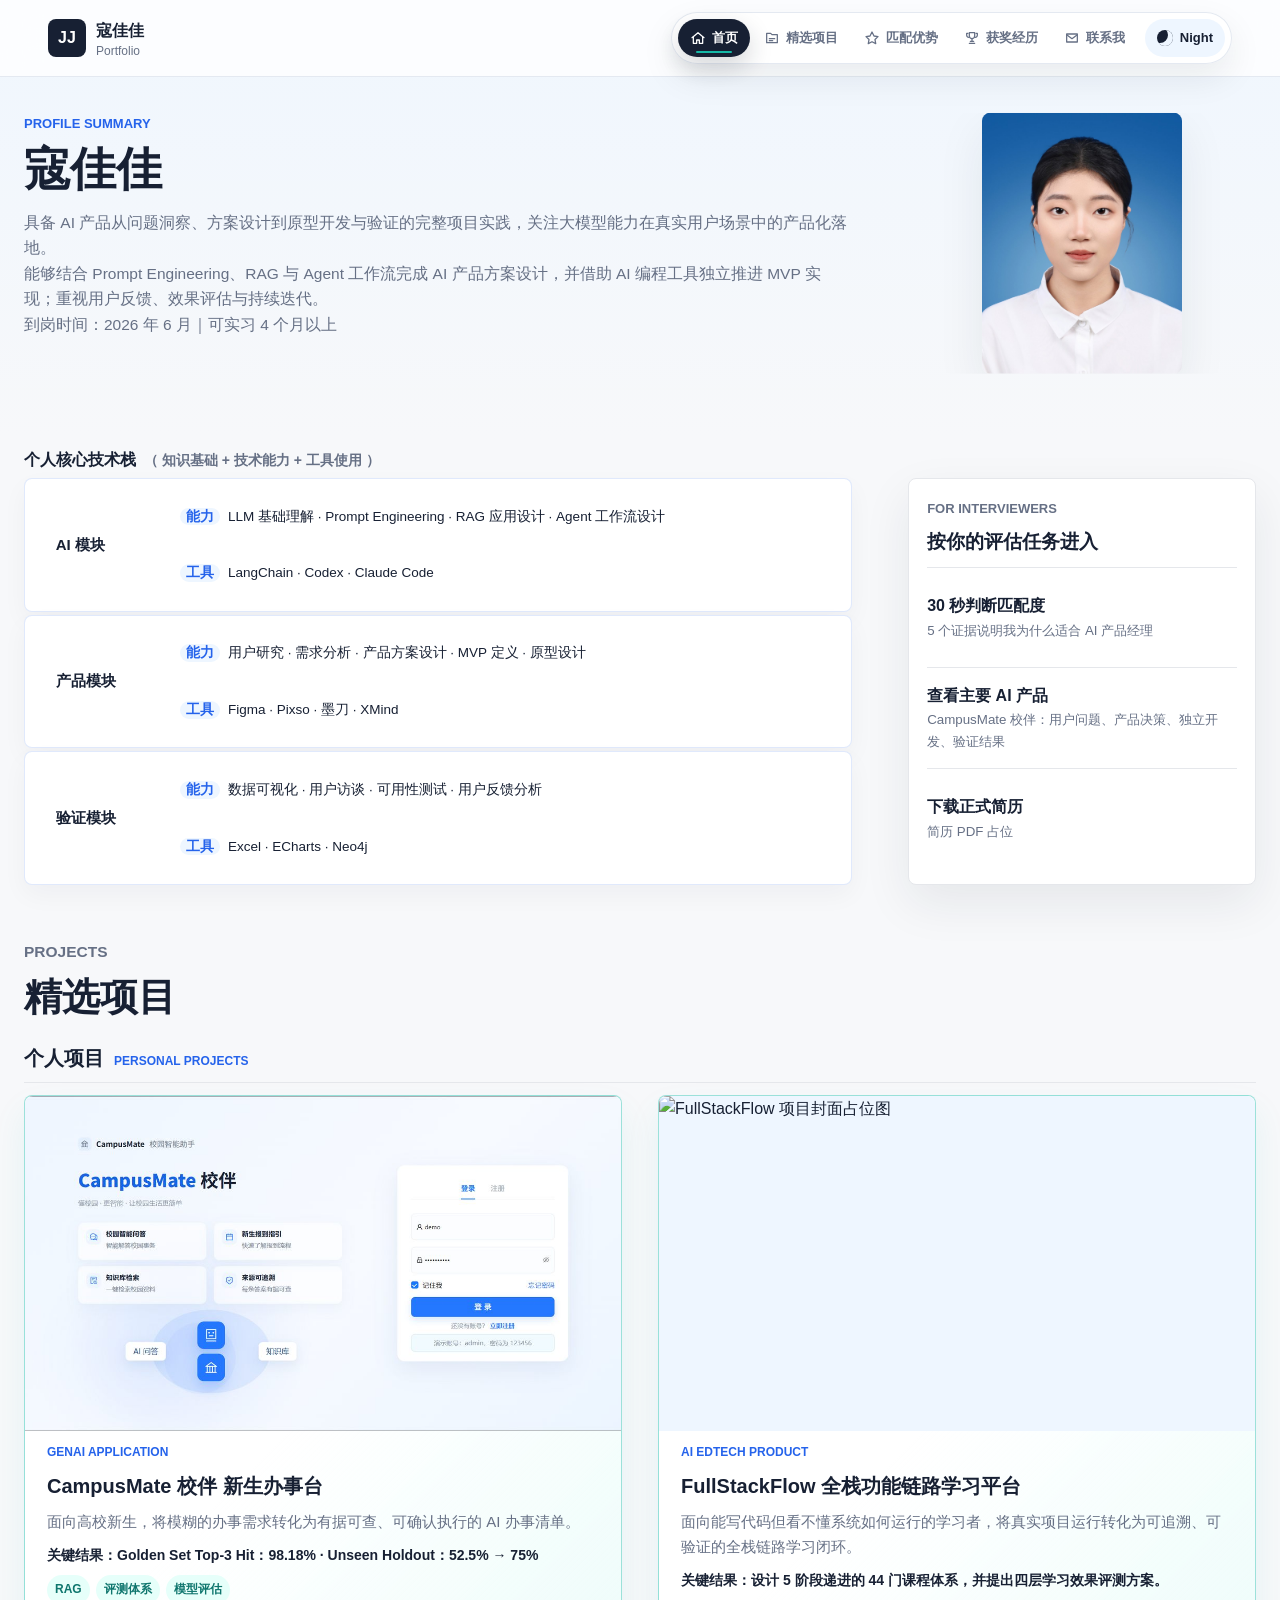
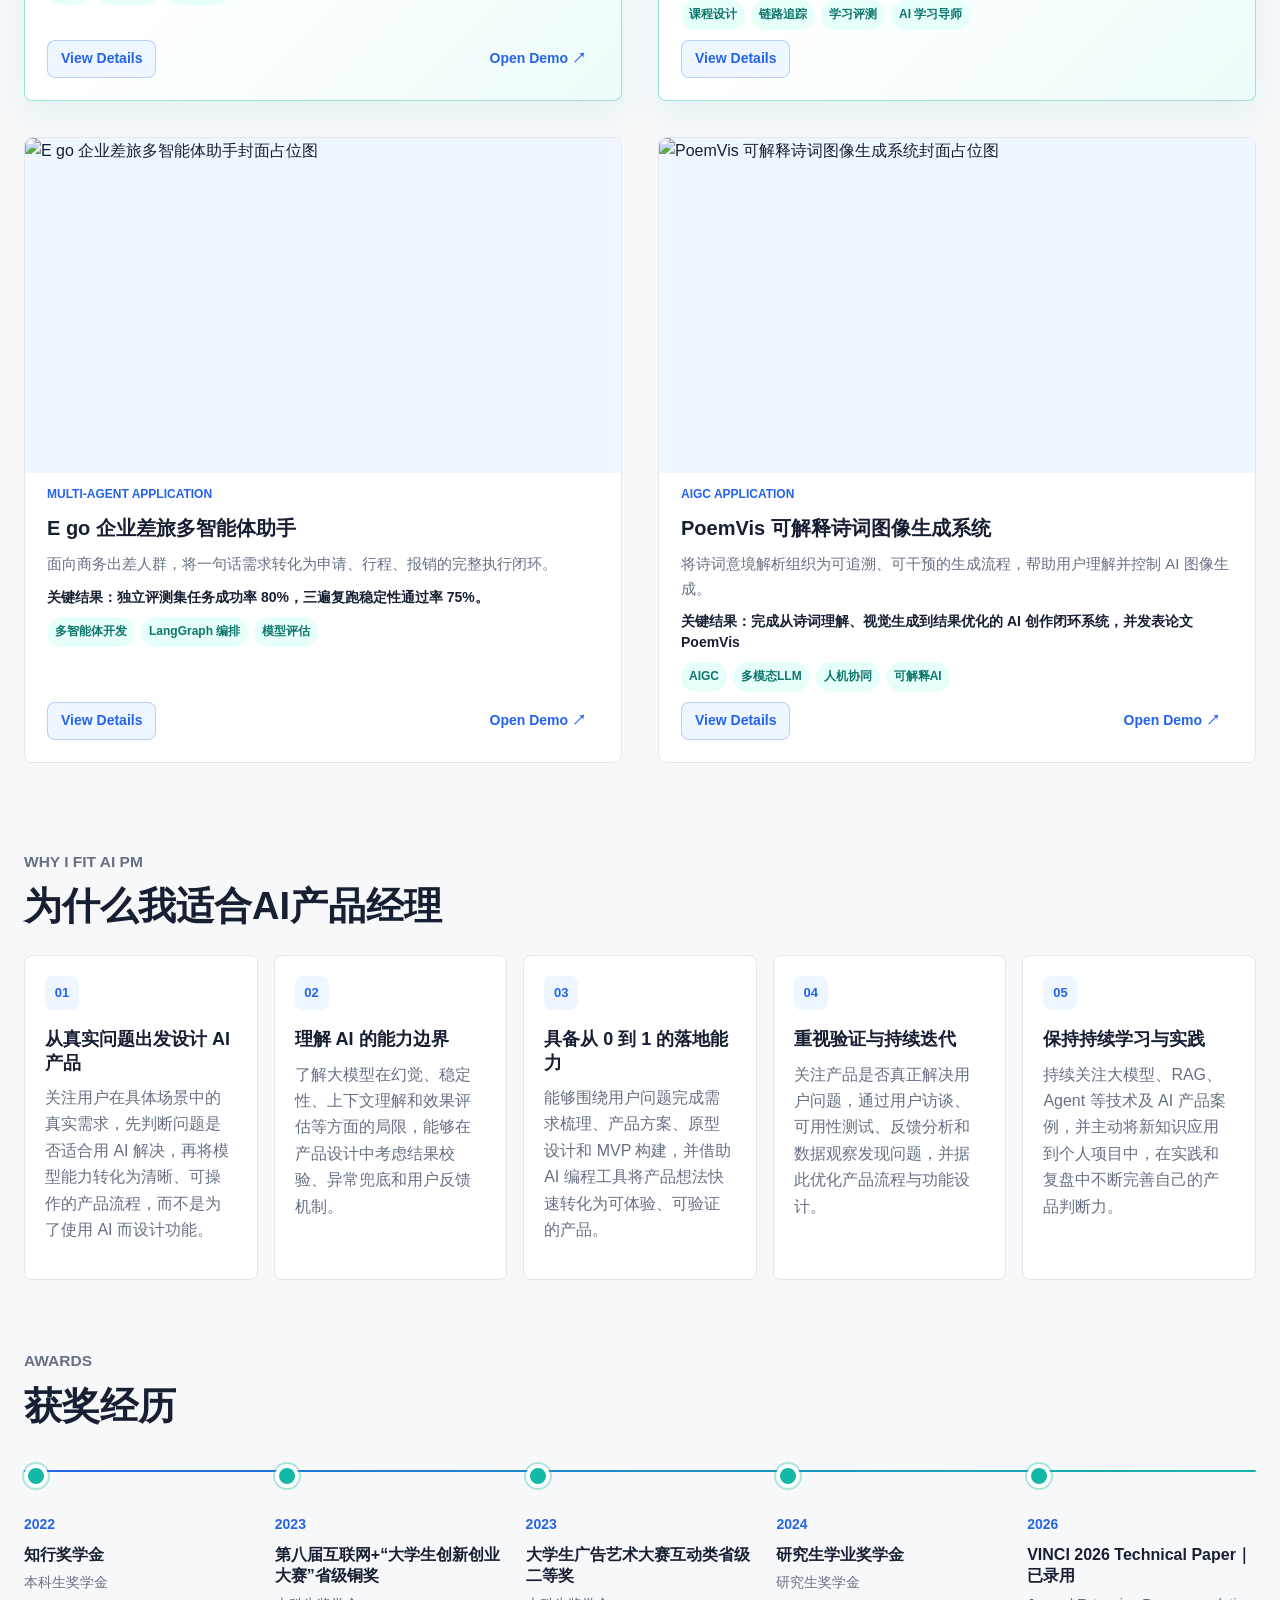
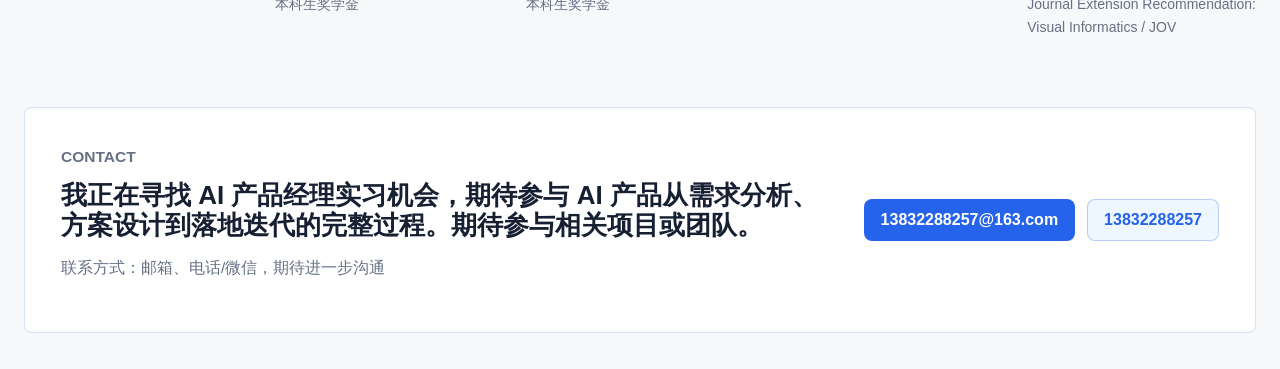
==== commit eef5cbfb: "feat: 项目一封面图替换为真实截图（登录页） 外部 AI 生成占位图 → projects/project_1/web/1.jpg（44KB 本地图）， object-fit: cover 自动裁" ====
--- a/index.html
+++ b/index.html
@@ -137,14 +137,14 @@
             <div class="project-card-grid six" aria-label="个人项目卡片">
               <article class="project-card project-card-highlight">
                 <figure class="project-cover">
-                  <img src="https://trae-api-cn.mchost.guru/api/ide/v1/text_to_image?prompt=AI%20fitness%20assistant%20app%20on%20smartphone%20mockup%2C%20personalized%20workout%20plan%20dashboard%20UI%2C%20teal%20and%20white%20color%20scheme%2C%20soft%20gradient%20background%2C%20modern%20clean%20design&image_size=landscape_16_9" alt="个人项目一封面占位图">
+                  <img src="projects/project_1/web/1.jpg" alt="CampusMate 校伴 新生办事台登录页">
                 </figure>
                 <span class="project-type">GenAI Application</span>
                 <h4>CampusMate 校伴 新生办事台</h4>
                 <p>面向高校新生，将模糊的办事需求转化为有据可查、可确认执行的 AI 办事清单。</p>
                 <strong>关键结果：Golden Set Top-3 Hit：98.18% · Unseen Holdout：52.5% → 75%</strong>
                 <div class="project-tags"><span>RAG</span><span>评测体系</span><span>模型评估</span></div>
-                <div class="project-actions"><a class="project-link" href="projects/project-1.html">View Details</a><a class="project-demo-link" href="#" target="_blank" rel="noreferrer">Open Demo ↗</a></div>
+                <div class="project-actions"><a class="project-link" href="projects/project-1.html">View Details</a><a class="project-demo-link" href="#" data-demo="project-1">Open Demo ↗</a></div>
               </article>
               <article class="project-card project-card-highlight">
                 <figure class="project-cover">
--- a/styles.css
+++ b/styles.css
@@ -2301,3 +2301,291 @@
     display: none;
   }
 }
+
+/* === Demo case study dialog === */
+.demo-dialog {
+  width: min(1120px, calc(100% - 24px));
+  max-height: 92vh;
+  margin: auto;
+  padding: 0;
+  border: 1px solid var(--line);
+  border-radius: 24px;
+  overflow: hidden;
+  color: var(--text);
+  background: var(--card);
+  box-shadow: 0 36px 120px rgba(23, 32, 51, 0.32);
+}
+
+.demo-dialog::backdrop {
+  background: rgba(13, 19, 32, 0.55);
+  backdrop-filter: blur(8px);
+}
+
+.demo-header {
+  position: sticky;
+  top: 0;
+  z-index: 6;
+  display: flex;
+  align-items: center;
+  justify-content: space-between;
+  gap: 20px;
+  padding: 18px 24px;
+  border-bottom: 1px solid var(--line);
+  background: color-mix(in srgb, var(--card) 88%, transparent);
+  backdrop-filter: blur(18px);
+}
+
+.demo-header .eyebrow {
+  margin-bottom: 4px;
+}
+
+.demo-header h3 {
+  margin: 0;
+  font-size: clamp(20px, 2.2vw, 30px);
+  line-height: 1.3;
+  letter-spacing: -0.02em;
+}
+
+.demo-close {
+  flex: 0 0 auto;
+  width: 40px;
+  height: 40px;
+  display: grid;
+  place-items: center;
+  border: 1px solid var(--line);
+  border-radius: 50%;
+  background: var(--bg);
+  color: var(--muted);
+  font-size: 20px;
+  line-height: 1;
+  cursor: pointer;
+  transition: background 0.2s ease, color 0.2s ease;
+}
+
+.demo-close:hover {
+  color: var(--text);
+  background: var(--line);
+}
+
+.demo-body {
+  max-height: calc(92vh - 74px);
+  overflow-y: auto;
+  padding: 0 24px 30px;
+}
+
+.demo-hero {
+  display: grid;
+  gap: 12px;
+  padding: 24px 0 20px;
+  border-bottom: 1px solid var(--line);
+}
+
+.demo-subtitle {
+  display: inline-flex;
+  align-items: center;
+  gap: 8px;
+  align-self: start;
+  padding: 6px 12px;
+  border-radius: 999px;
+  color: var(--blue);
+  background: var(--blue-soft);
+  font-size: 12.5px;
+  font-weight: 700;
+}
+
+.demo-subtitle::before {
+  content: "";
+  width: 7px;
+  height: 7px;
+  border-radius: 50%;
+  background: var(--teal);
+}
+
+.demo-intro {
+  margin: 0;
+  color: var(--muted);
+  font-size: 16px;
+  line-height: 1.8;
+  text-align: justify;
+}
+
+.demo-showcase {
+  margin: 24px 0 8px;
+  padding: 24px;
+  border: 1px solid var(--line);
+  border-radius: 20px;
+  background:
+    radial-gradient(circle at 92% 6%, var(--teal-soft), transparent 30%),
+    var(--bg);
+}
+
+.demo-showcase-head {
+  margin-bottom: 20px;
+}
+
+.demo-showcase-head h4 {
+  margin: 4px 0 6px;
+  font-size: 22px;
+}
+
+.demo-showcase-head p {
+  margin: 0;
+  color: var(--muted);
+  font-size: 14px;
+  line-height: 1.7;
+  text-align: justify;
+}
+
+.demo-grid {
+  display: grid;
+  grid-template-columns: repeat(2, minmax(0, 1fr));
+  gap: 16px;
+}
+
+.demo-card {
+  min-width: 0;
+  padding: 12px;
+  border: 1px solid var(--line);
+  border-radius: 16px;
+  background: var(--card);
+  box-shadow: 0 10px 24px rgba(23, 32, 51, 0.05);
+  cursor: zoom-in;
+  transition: transform 0.2s ease, box-shadow 0.2s ease;
+}
+
+.demo-card:hover {
+  transform: translateY(-4px);
+  box-shadow: 0 18px 34px rgba(23, 32, 51, 0.1);
+}
+
+.demo-figure {
+  position: relative;
+  width: 100%;
+  aspect-ratio: 1910 / 875;
+  overflow: hidden;
+  border-radius: 12px;
+  background: var(--bg);
+}
+
+.demo-figure img {
+  width: 100%;
+  height: 100%;
+  display: block;
+  object-fit: contain;
+  object-position: top center;
+}
+
+.demo-zoom {
+  position: absolute;
+  right: 9px;
+  bottom: 9px;
+  padding: 6px 10px;
+  border-radius: 999px;
+  background: rgba(23, 32, 51, 0.78);
+  color: #fff;
+  font-size: 11px;
+  opacity: 0;
+  transform: translateY(4px);
+  transition: 0.2s ease;
+  pointer-events: none;
+}
+
+.demo-card:hover .demo-zoom {
+  opacity: 1;
+  transform: translateY(0);
+}
+
+.demo-caption {
+  display: grid;
+  grid-template-columns: auto minmax(0, 1fr);
+  gap: 9px;
+  align-items: center;
+  padding: 11px 3px 2px;
+}
+
+.demo-caption span {
+  color: var(--teal);
+  font-size: 11px;
+  font-weight: 800;
+}
+
+.demo-caption strong {
+  overflow: hidden;
+  text-overflow: ellipsis;
+  white-space: nowrap;
+  font-size: 13px;
+}
+
+.demo-tip {
+  margin-top: 14px;
+  padding: 11px 13px;
+  border-radius: 12px;
+  color: var(--muted);
+  background: var(--card);
+  font-size: 12px;
+  line-height: 1.65;
+}
+
+/* === Lightbox === */
+.demo-lightbox {
+  width: 100vw;
+  height: 100vh;
+  max-width: 100vw;
+  max-height: 100vh;
+  margin: 0;
+  padding: 24px;
+  display: grid;
+  place-items: center;
+  border: 0;
+  background: rgba(13, 19, 32, 0.9);
+  cursor: zoom-out;
+}
+
+.demo-lightbox::backdrop {
+  background: rgba(13, 19, 32, 0.9);
+}
+
+.demo-lightbox img {
+  max-width: 100%;
+  max-height: 100%;
+  border-radius: 8px;
+  box-shadow: 0 24px 80px rgba(0, 0, 0, 0.5);
+}
+
+body.demo-open {
+  overflow: hidden;
+}
+
+@media (max-width: 640px) {
+  .demo-dialog {
+    width: calc(100% - 16px);
+    max-height: 94vh;
+    border-radius: 18px;
+  }
+
+  .demo-header {
+    padding: 14px 16px;
+  }
+
+  .demo-body {
+    max-height: calc(94vh - 66px);
+    padding: 0 16px 24px;
+  }
+
+  .demo-intro {
+    font-size: 14.5px;
+  }
+
+  .demo-showcase {
+    padding: 16px;
+    border-radius: 16px;
+  }
+
+  .demo-grid {
+    grid-template-columns: 1fr;
+  }
+
+  .demo-lightbox {
+    padding: 12px;
+  }
+}
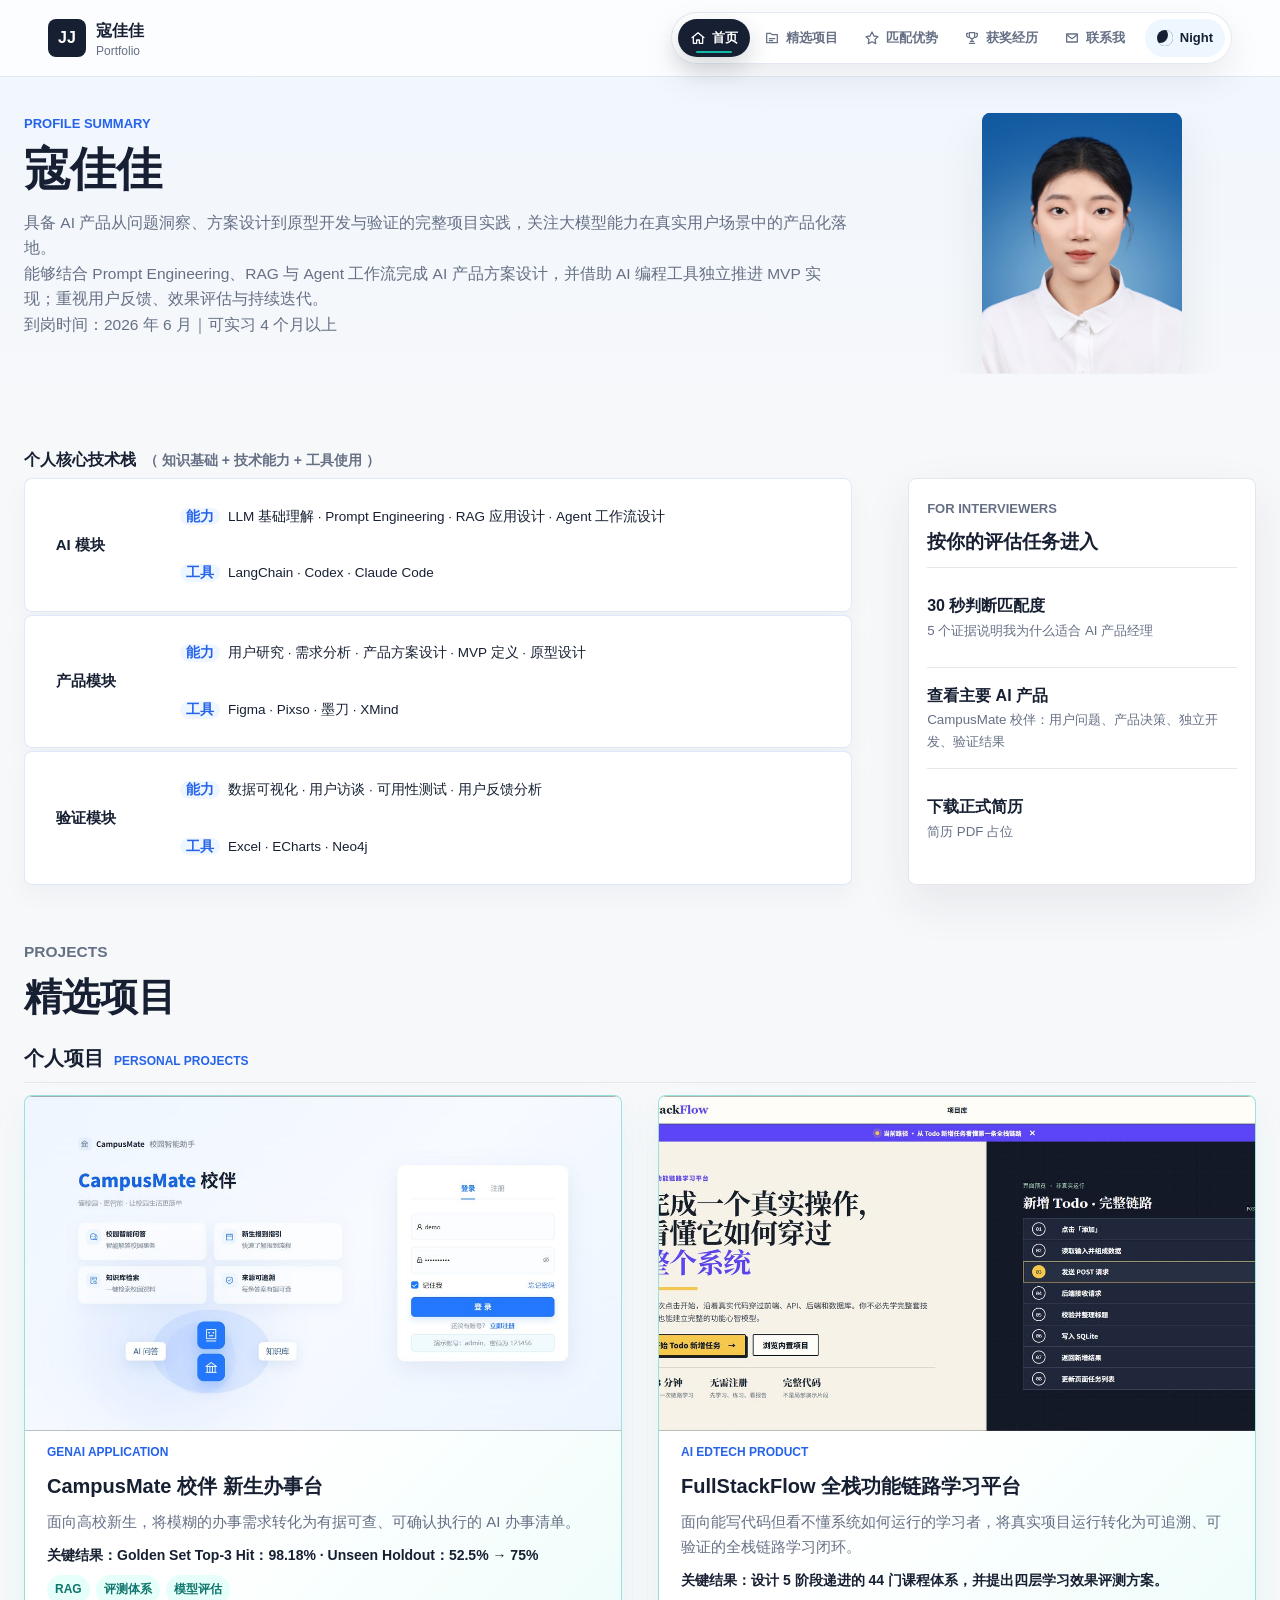
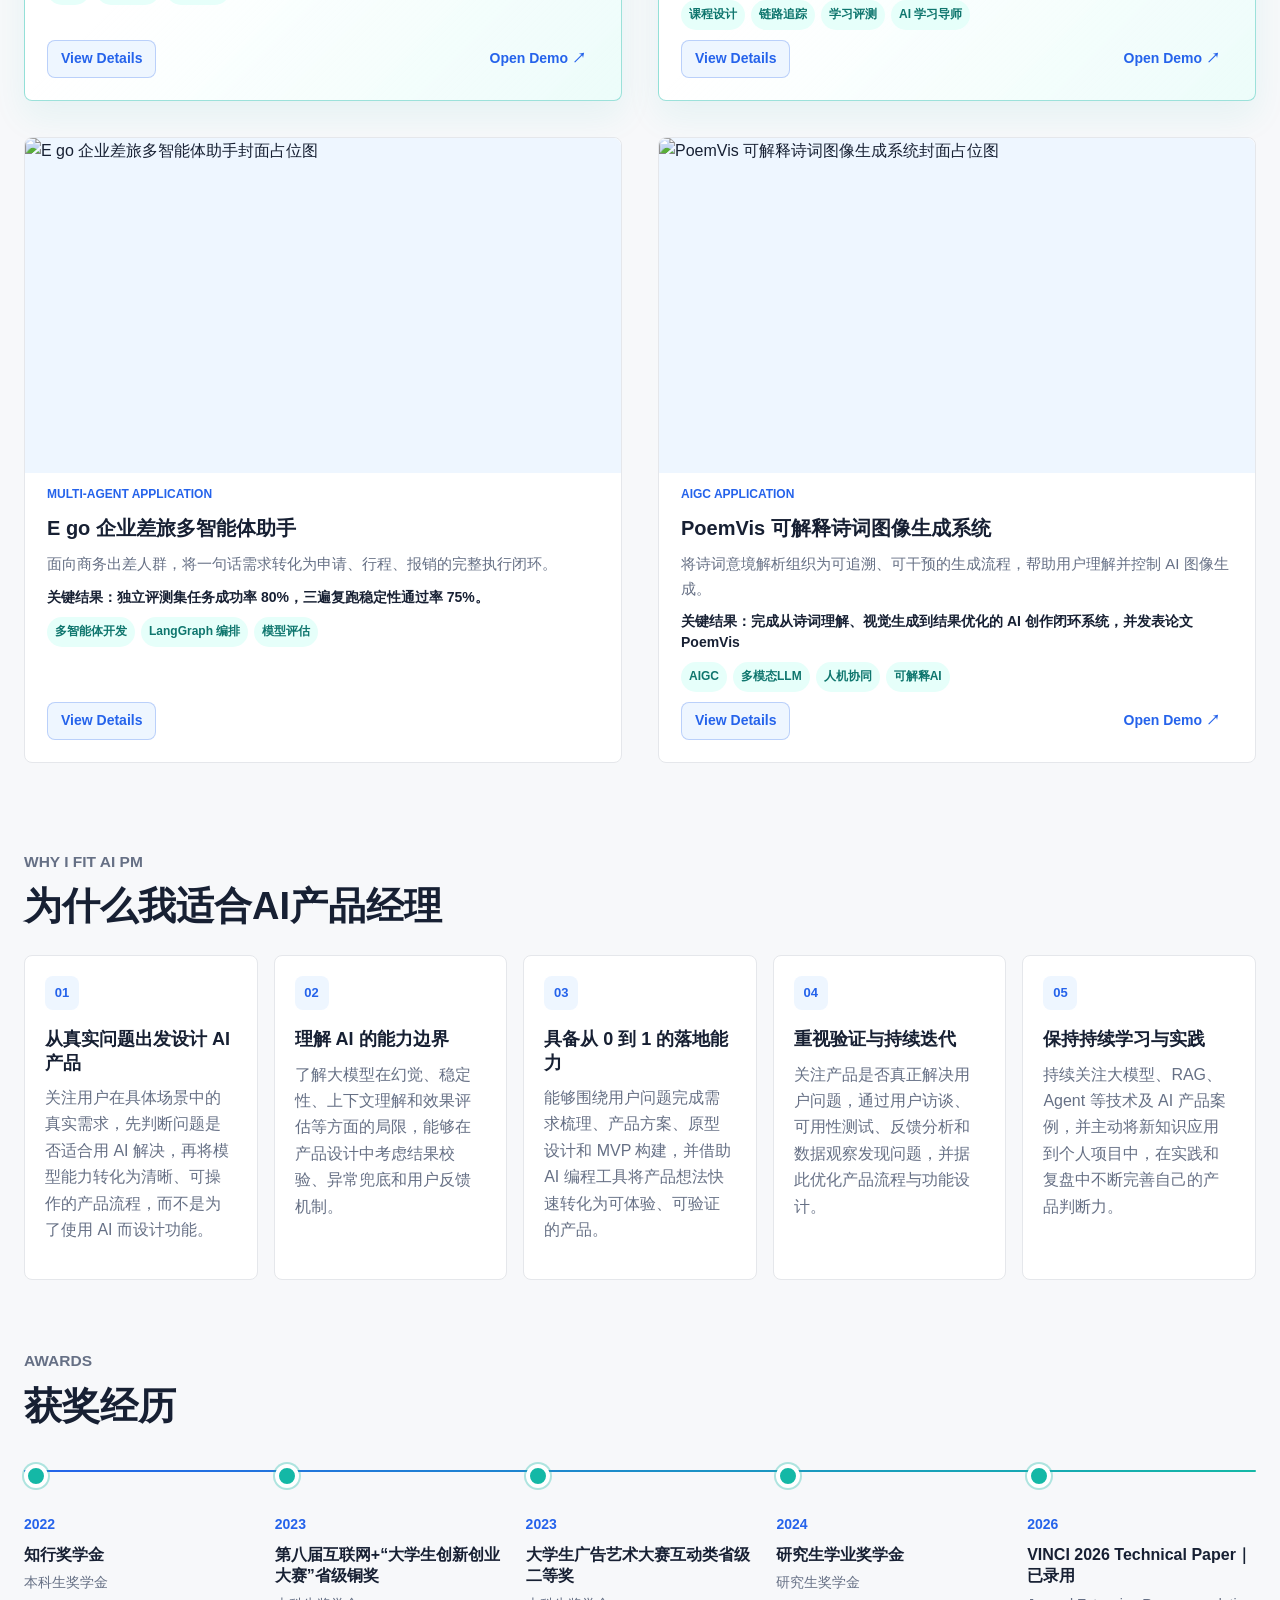
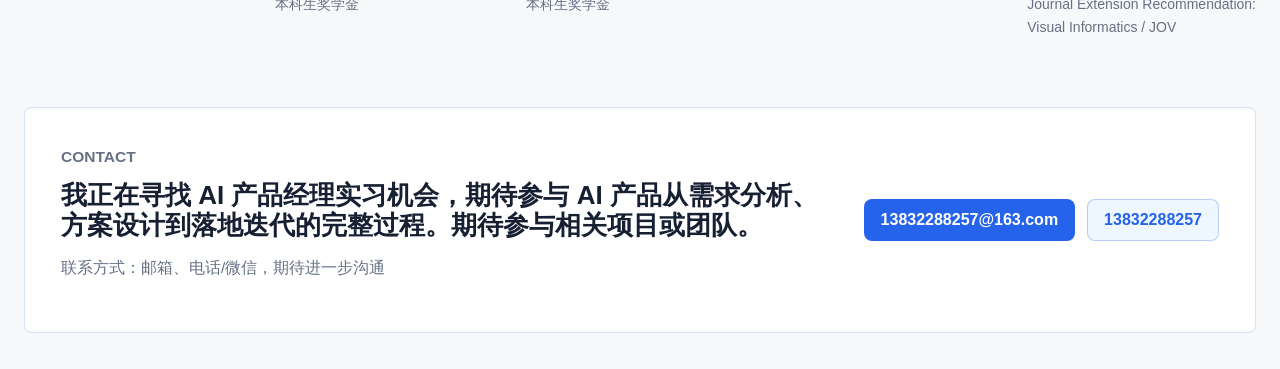
==== commit 93637f57: "feat: 项目二 Demo 弹窗（15 张截图）、封面本地化；项目三移除 demo 入口 - 项目二：15 张截图压缩入库（web/ 1.1MB + 原 PNG 用于放大），弹窗文案   与标题接入" ====
--- a/index.html
+++ b/index.html
@@ -148,14 +148,14 @@
               </article>
               <article class="project-card project-card-highlight">
                 <figure class="project-cover">
-                  <img src="https://trae-api-cn.mchost.guru/api/ide/v1/text_to_image?prompt=full-stack%20learning%20platform%20UI%20showing%20request%20flow%20from%20frontend%20through%20backend%20to%20database%2C%20connected%20architecture%20diagram%20with%20glowing%20data%20path%2C%20split%20code%20editor%20and%20flow%20visualization%2C%20blue%20and%20teal%20gradient%2C%20modern%20EdTech%20dashboard%20design&image_size=landscape_16_9" alt="FullStackFlow 项目封面占位图">
+                  <img src="projects/project_2/web/1.jpg" alt="FullStackFlow 平台首页">
                 </figure>
                 <span class="project-type">AI EdTech Product</span>
                 <h4>FullStackFlow 全栈功能链路学习平台</h4>
                 <p>面向能写代码但看不懂系统如何运行的学习者，将真实项目运行转化为可追溯、可验证的全栈链路学习闭环。</p>
                 <strong>关键结果：设计 5 阶段递进的 44 门课程体系，并提出四层学习效果评测方案。</strong>
                 <div class="project-tags"><span>课程设计</span><span>链路追踪</span><span>学习评测</span><span>AI 学习导师</span></div>
-                <div class="project-actions"><a class="project-link" href="projects/project-2.html">View Details</a></div>
+                <div class="project-actions"><a class="project-link" href="projects/project-2.html">View Details</a><a class="project-demo-link" href="#" data-demo="project-2">Open Demo ↗</a></div>
               </article>
               <article class="project-card">
                 <figure class="project-cover">
@@ -166,7 +166,7 @@
                 <p>面向商务出差人群，将一句话需求转化为申请、行程、报销的完整执行闭环。</p>
                 <strong>关键结果：独立评测集任务成功率 80%，三遍复跑稳定性通过率 75%。</strong>
                 <div class="project-tags"><span>多智能体开发</span><span>LangGraph 编排</span><span>模型评估</span></div>
-                <div class="project-actions"><a class="project-link" href="projects/project-3.html">View Details</a><a class="project-demo-link" href="#" target="_blank" rel="noreferrer">Open Demo ↗</a></div>
+                <div class="project-actions"><a class="project-link" href="projects/project-3.html">View Details</a></div>
               </article>
               <article class="project-card">
                 <figure class="project-cover">
@@ -177,7 +177,7 @@
                 <p>将诗词意境解析组织为可追溯、可干预的生成流程，帮助用户理解并控制 AI 图像生成。</p>
                 <strong>关键结果：完成从诗词理解、视觉生成到结果优化的 AI 创作闭环系统，并发表论文 PoemVis</strong>
                 <div class="project-tags"><span>AIGC</span><span>多模态LLM</span><span>人机协同</span><span>可解释AI</span></div>
-                <div class="project-actions"><a class="project-link" href="projects/project-4.html">View Details</a><a class="project-demo-link" href="#" target="_blank" rel="noreferrer">Open Demo ↗</a></div>
+                <div class="project-actions"><a class="project-link" href="projects/project-4.html">View Details</a><a class="project-demo-link" href="#" data-demo="project-4">Open Demo ↗</a></div>
               </article>
             </div>
           </section>
--- a/styles.css
+++ b/styles.css
@@ -2589,3 +2589,11 @@
     padding: 12px;
   }
 }
+
+.demo-video {
+  display: block;
+  width: 100%;
+  max-height: 62vh;
+  border-radius: 14px;
+  background: #0d1320;
+}
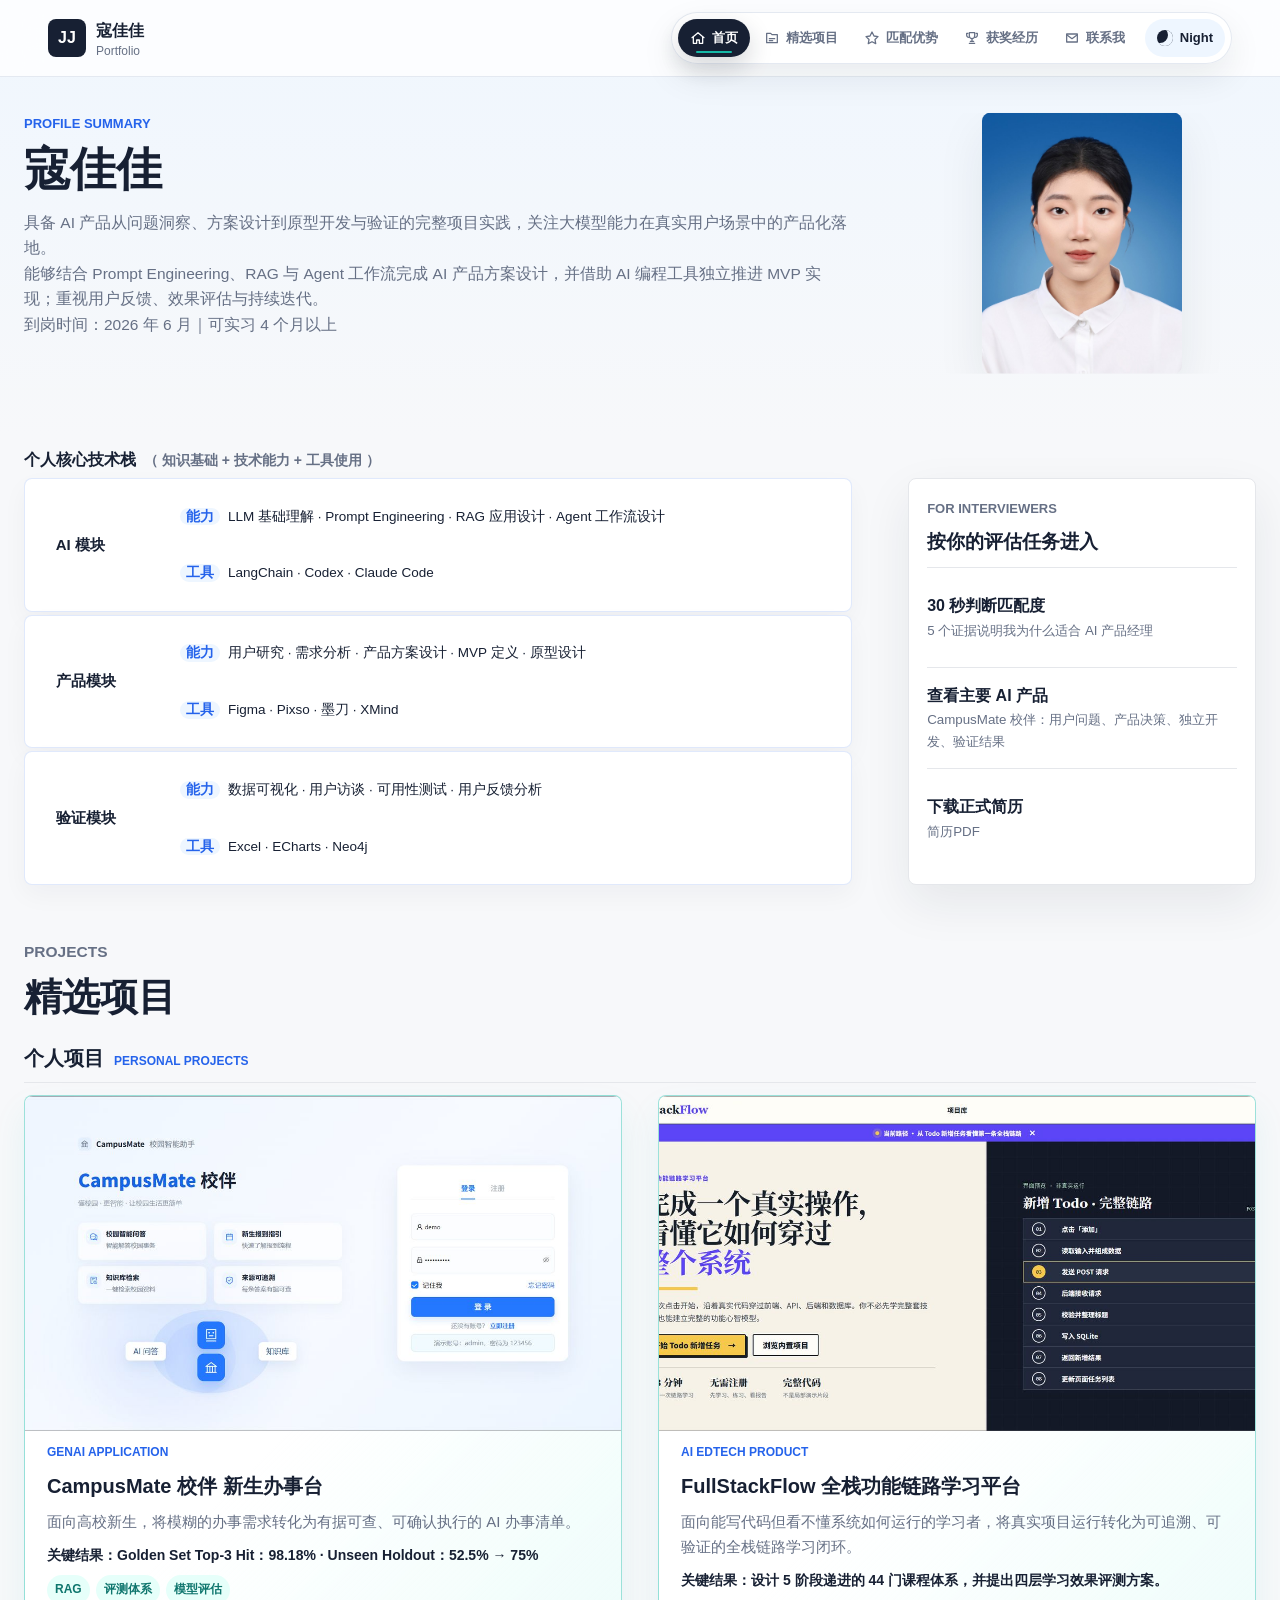
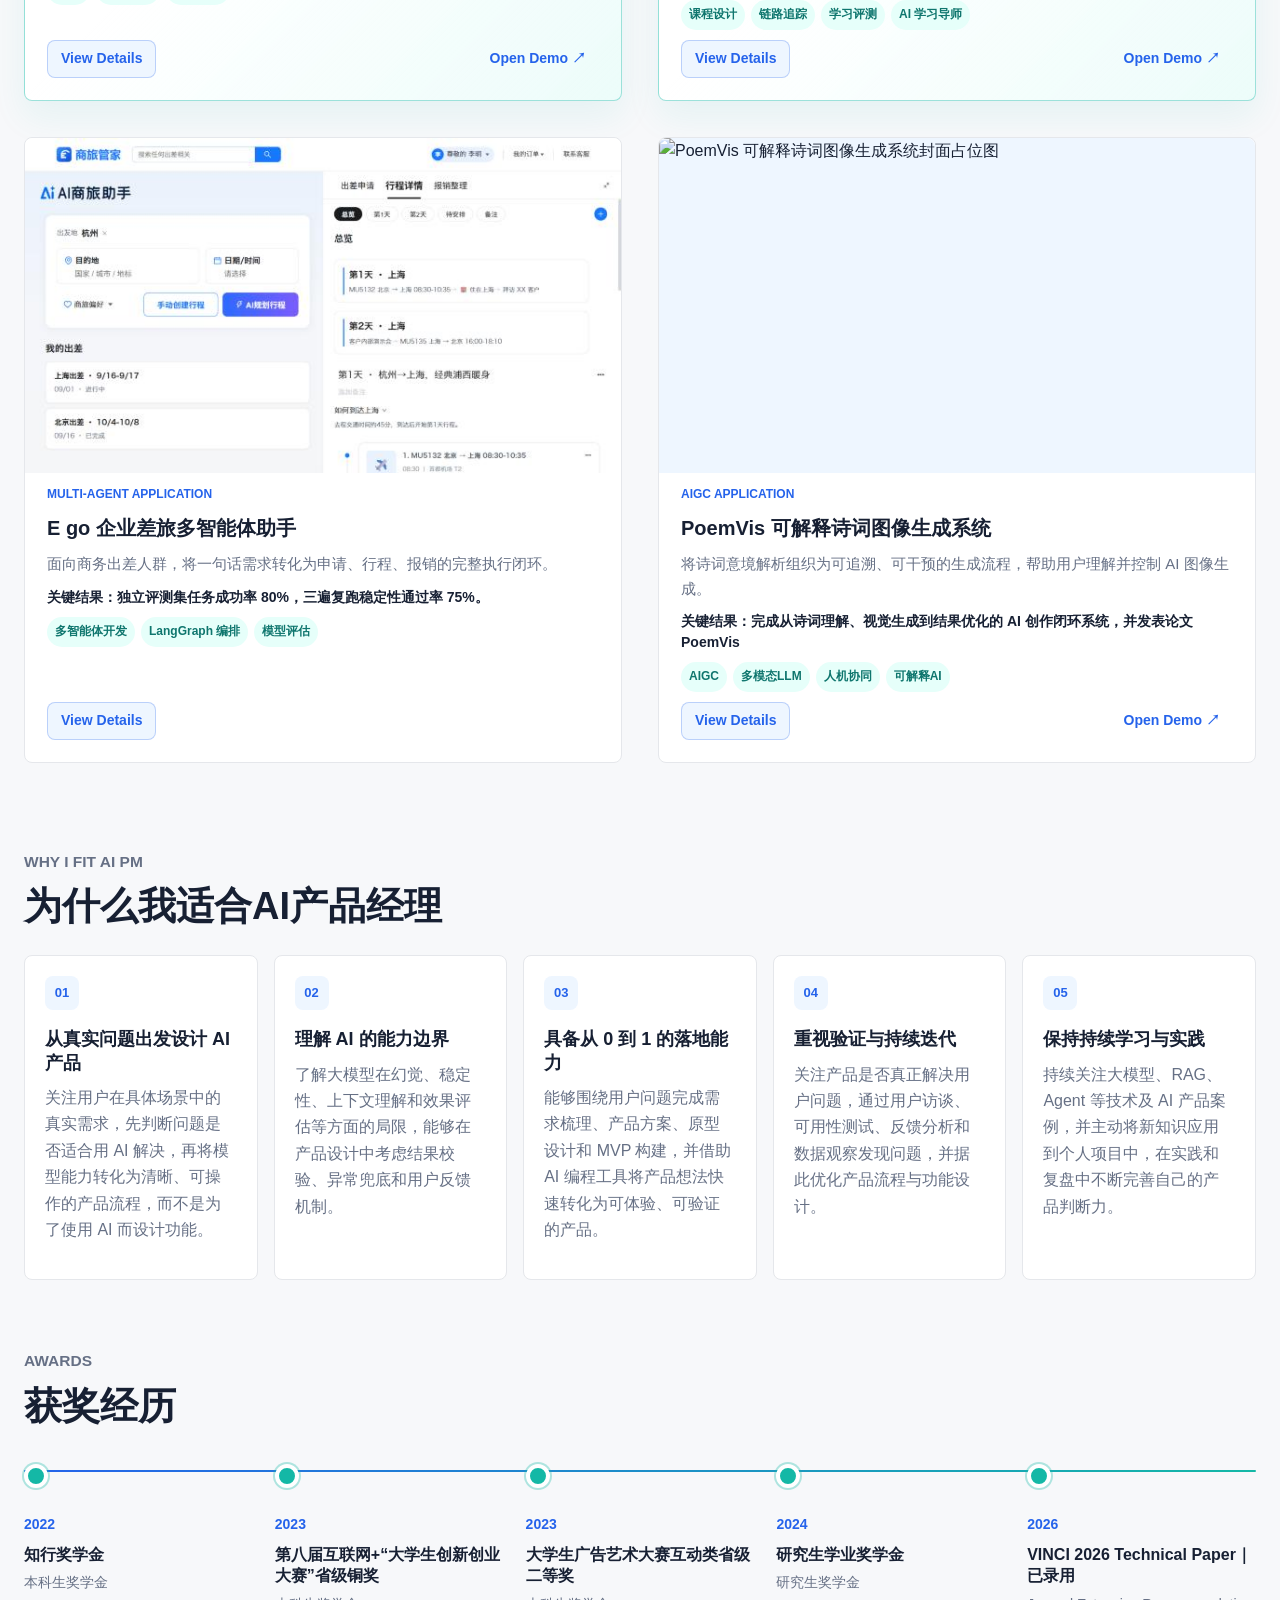
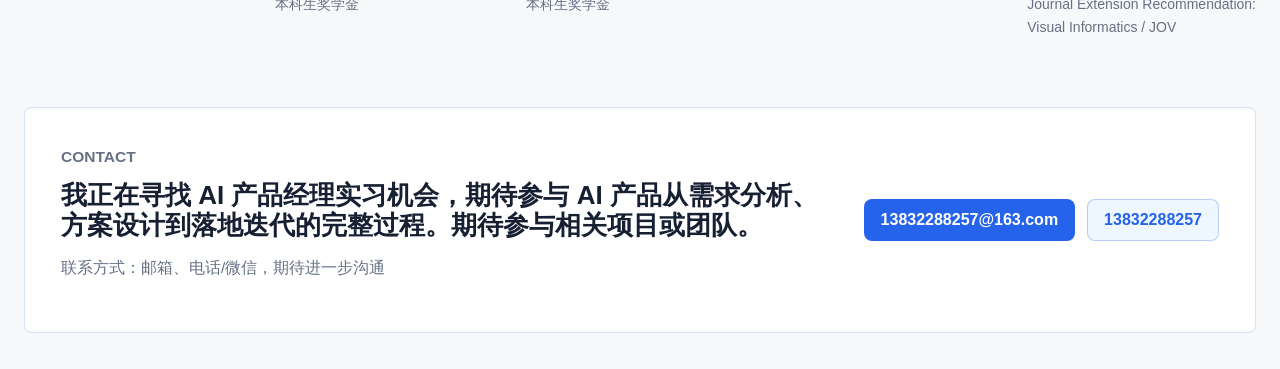
==== commit 5241a678: "feat: 项目三封面本地化、简历 PDF 接入下载 - 卡片 3 封面：外部 AI 生成图 → 本地截图（640×360 恰为 16:9，无裁切） - 首页"下载正式简历"与移动端 Resume 均" ====
--- a/index.html
+++ b/index.html
@@ -114,9 +114,9 @@
               <span>查看主要 AI 产品</span>
               <small>CampusMate 校伴：用户问题、产品决策、独立开发、验证结果</small>
             </a>
-            <a href="#" download>
+            <a href="resume.pdf" download>
               <span>下载正式简历</span>
-              <small>简历 PDF 占位</small>
+              <small>简历PDF</small>
             </a>
           </aside>
         </div>
@@ -159,7 +159,7 @@
               </article>
               <article class="project-card">
                 <figure class="project-cover">
-                  <img src="https://trae-api-cn.mchost.guru/api/ide/v1/text_to_image?prompt=business%20travel%20assistant%20app%20dashboard%20showing%20flight%20booking%20hotel%20and%20expense%20reimbursement%20workflow%2C%20multi-agent%20AI%20assistant%20interface%2C%20enterprise%20software%20UI%2C%20blue%20and%20teal%20gradient%2C%20modern%20clean%20design&image_size=landscape_16_9" alt="E go 企业差旅多智能体助手封面占位图">
+                  <img src="projects/project_3/mcp-Claude_Browser-blob-1791553545629-vzx702.jpg" alt="E go 企业差旅多智能体助手">
                 </figure>
                 <span class="project-type">Multi-Agent Application</span>
                 <h4>E go 企业差旅多智能体助手</h4>
@@ -229,7 +229,7 @@
 
     <div class="mobile-action-bar" aria-label="移动端快捷操作">
       <a href="#case-studies">Projects</a>
-      <a href="#" download>Resume</a>
+      <a href="resume.pdf" download>Resume</a>
       <a href="mailto:13832288257@163.com">Contact</a>
     </div>
 
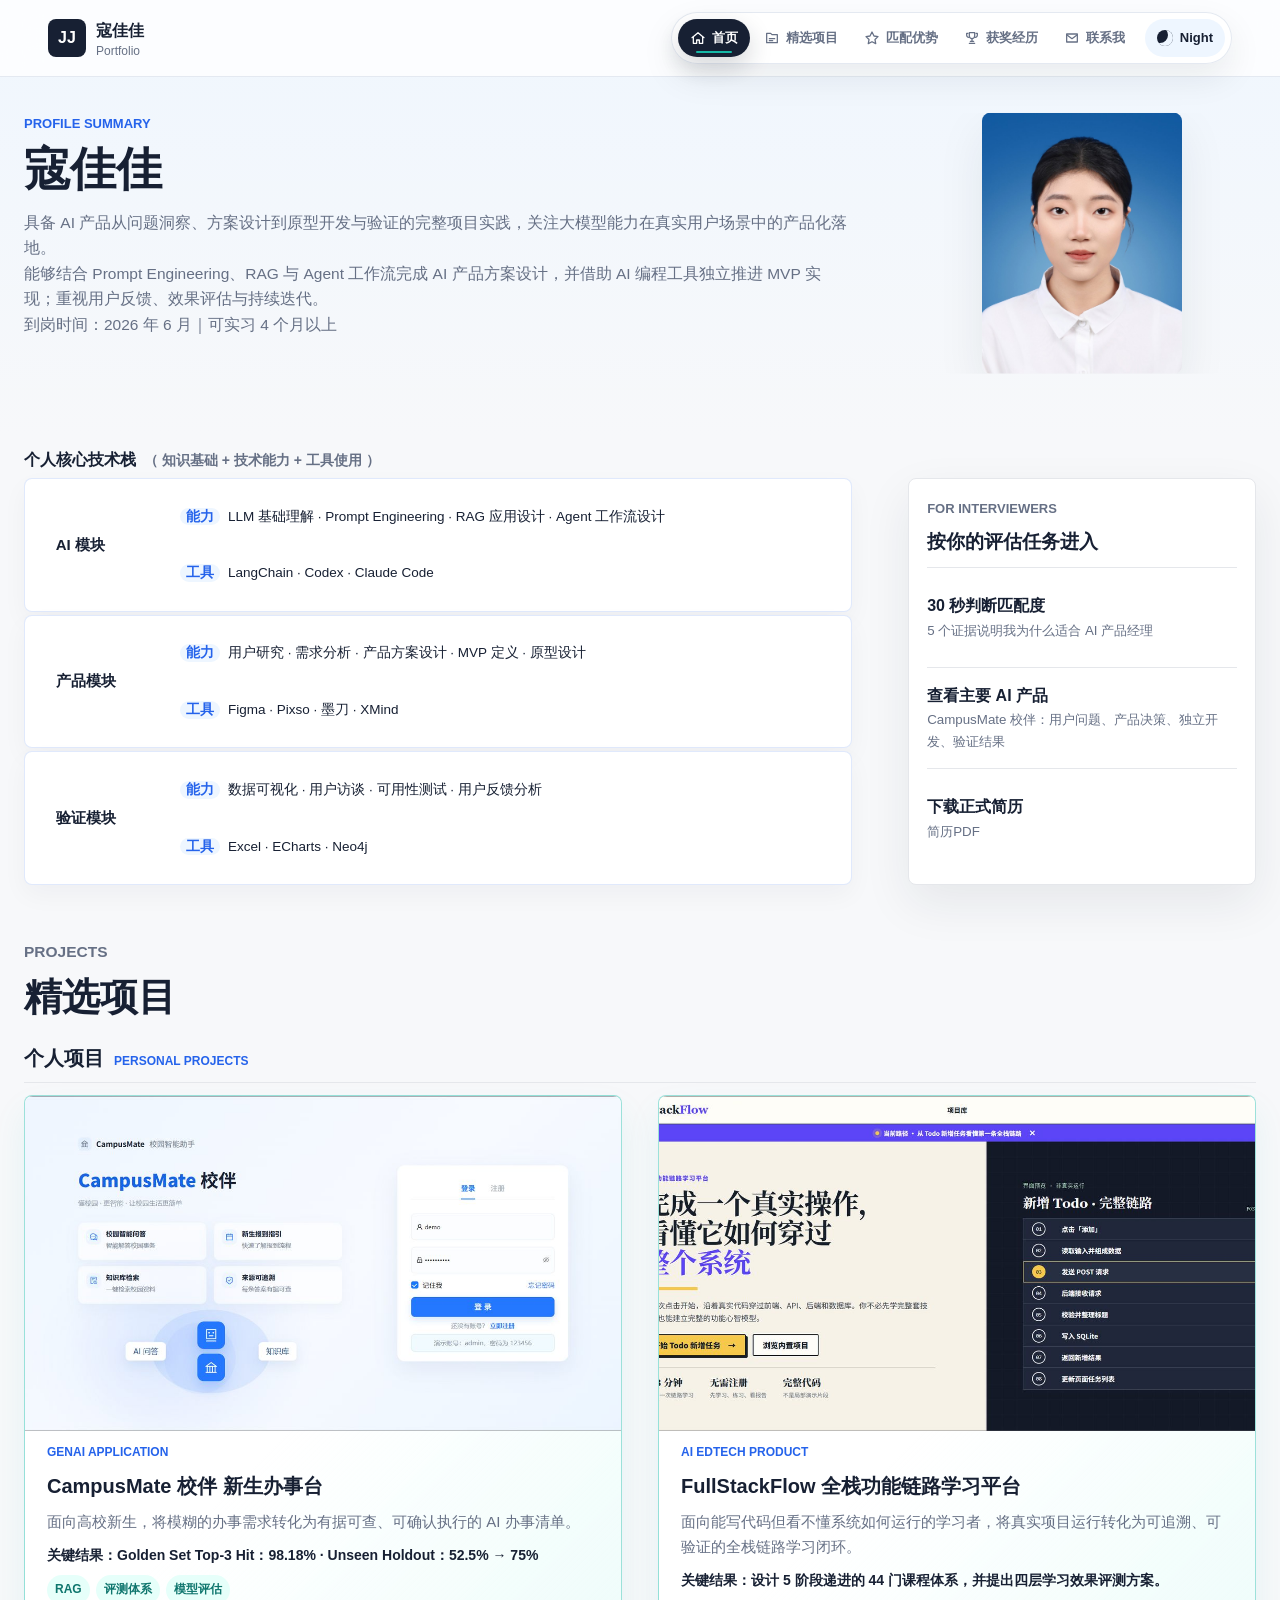
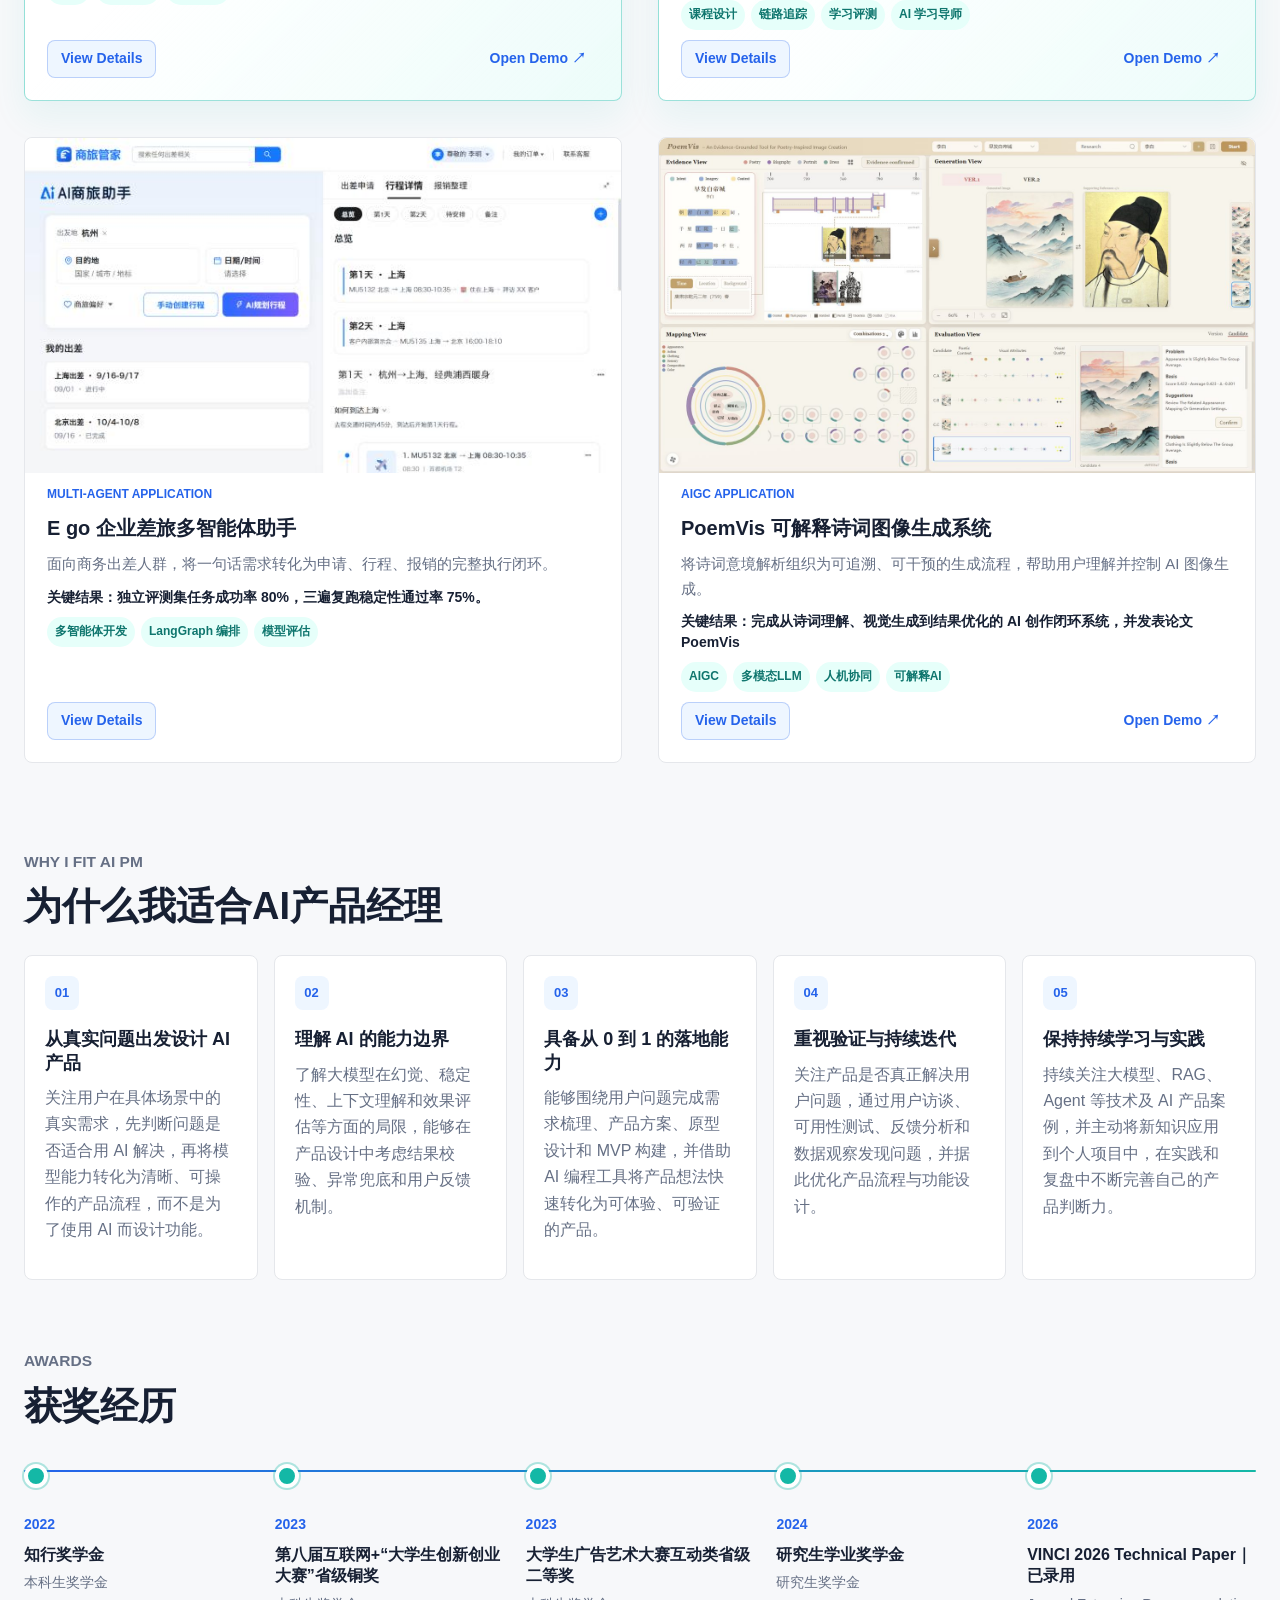
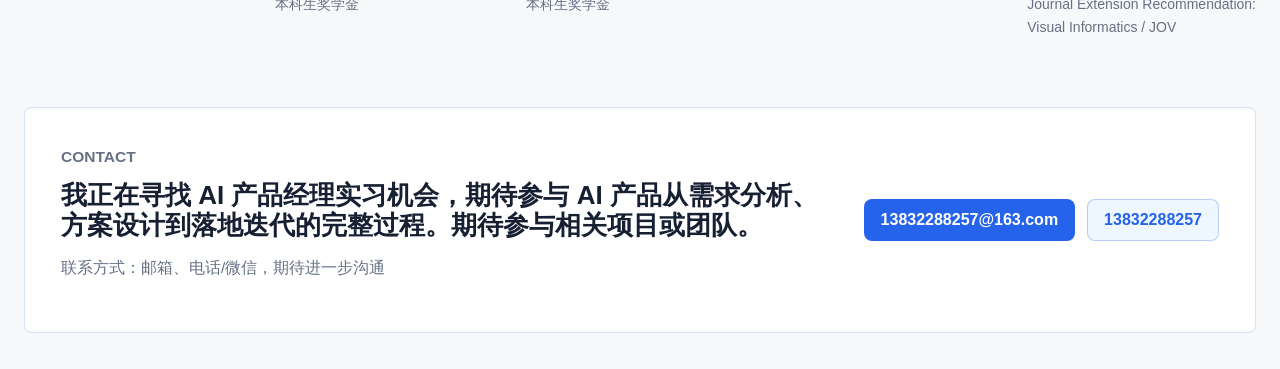
==== commit 4aa15968: "feat: 项目四封面本地化（4.png 压缩为 web/4.jpg，137KB） Co-Authored-By: Claude Opus 4.7 (1M context) <noreply@anth" ====
--- a/index.html
+++ b/index.html
@@ -170,7 +170,7 @@
               </article>
               <article class="project-card">
                 <figure class="project-cover">
-                  <img src="https://trae-api-cn.mchost.guru/api/ide/v1/text_to_image?prompt=Chinese%20classical%20poetry%20AI%20art%20generation%2C%20ink%20wash%20painting%20of%20ancient%20poem%20scene%2C%20elegant%20traditional%20Chinese%20painting%20style%20with%20subtle%20modern%20interface%20overlay%2C%20explainable%20AI%20concept&image_size=landscape_16_9" alt="PoemVis 可解释诗词图像生成系统封面占位图">
+                  <img src="projects/project_4/web/4.jpg" alt="PoemVis 可解释诗词图像生成系统">
                 </figure>
                 <span class="project-type">AIGC Application</span>
                 <h4>PoemVis 可解释诗词图像生成系统</h4>
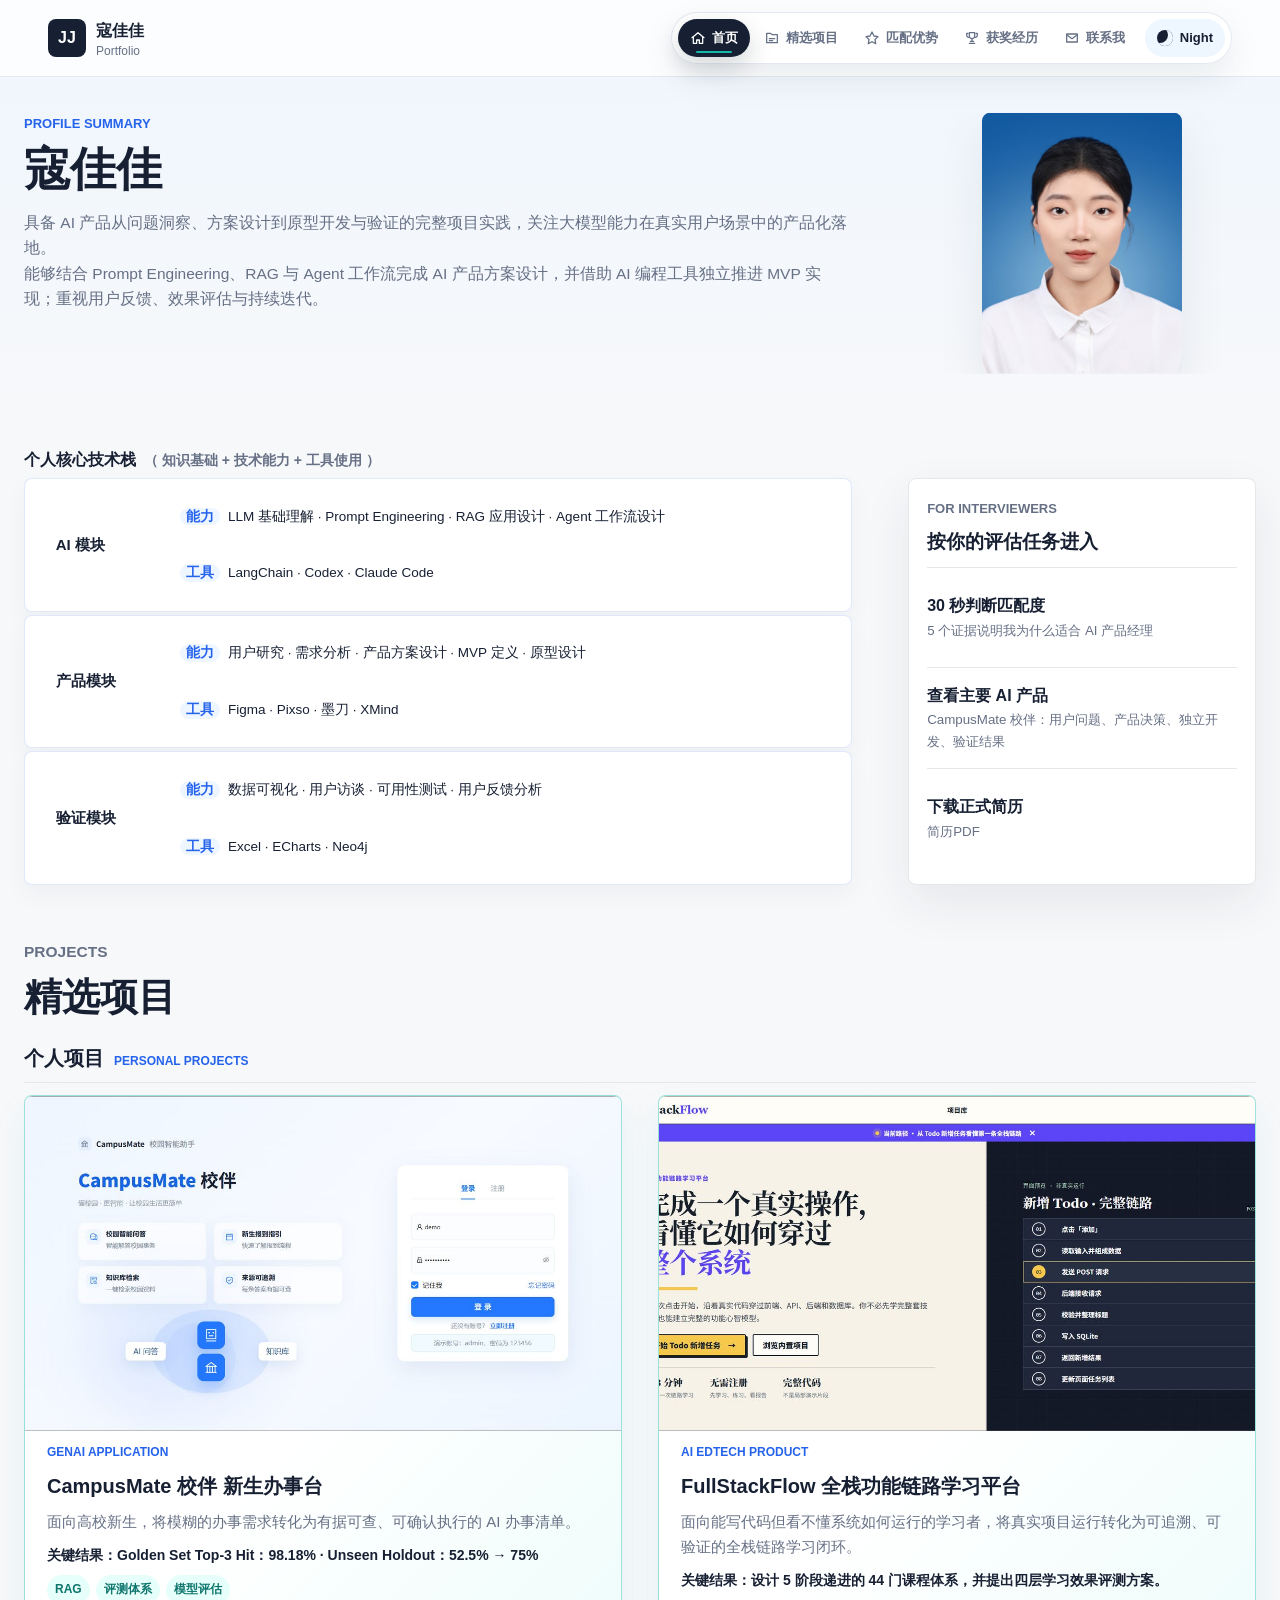
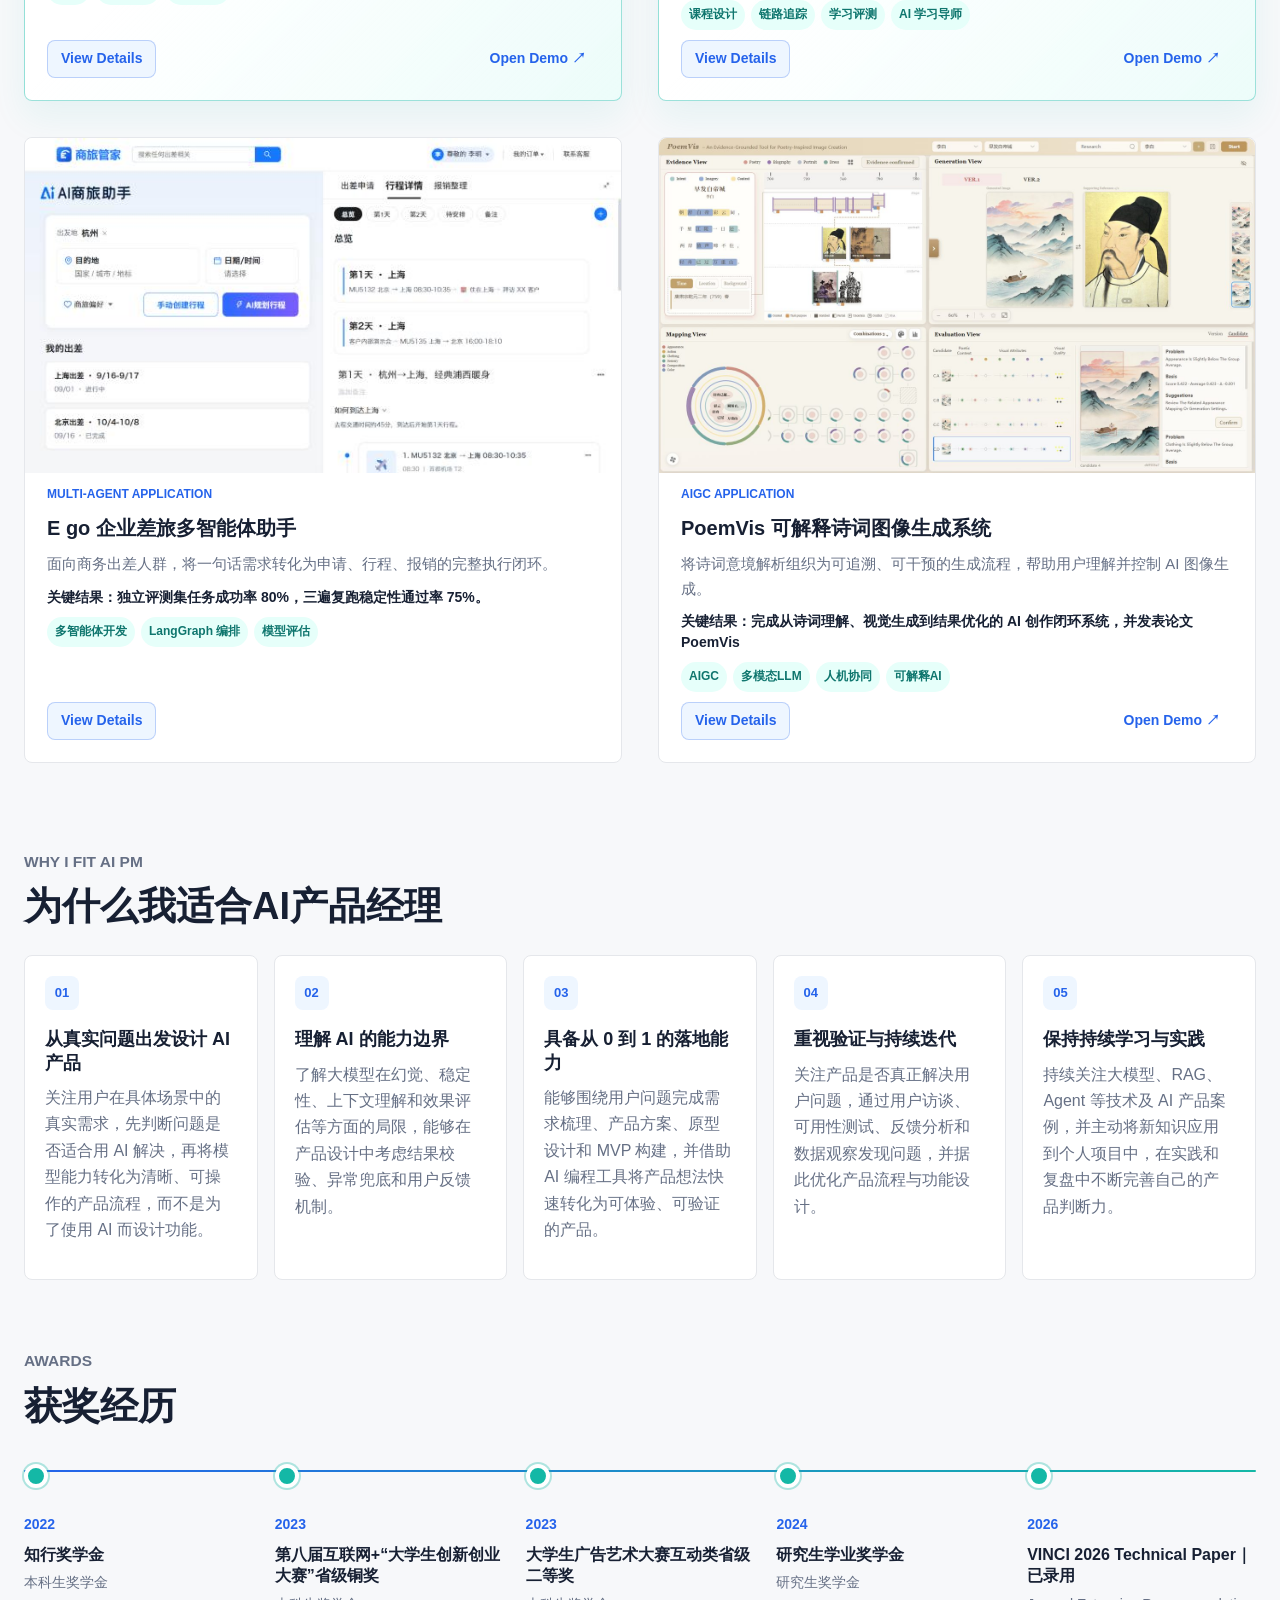
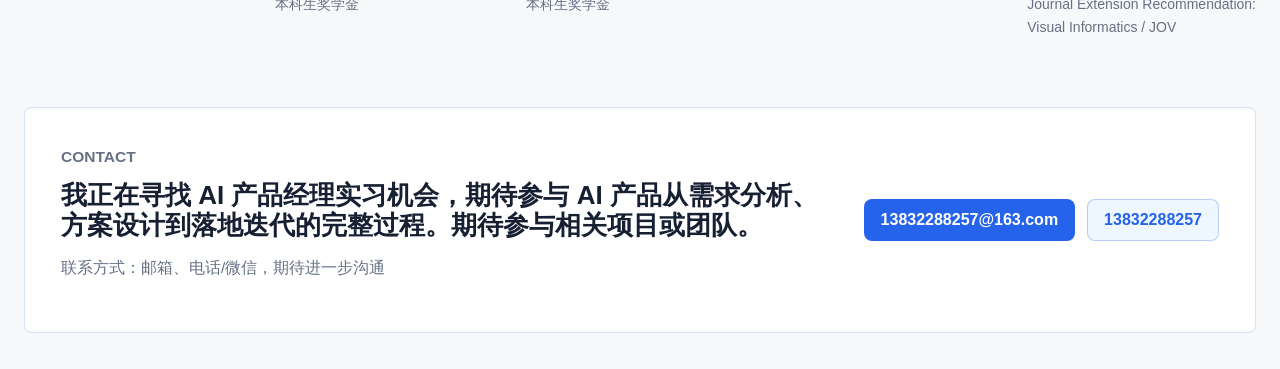
==== commit bc22acdb: "feat: 删除首页简介中的到岗时间说明 Co-Authored-By: Claude Opus 4.7 (1M context) <noreply@anthropic.com>" ====
--- a/index.html
+++ b/index.html
@@ -70,7 +70,6 @@
           <p class="hero-lede">
             <span>具备 AI 产品从问题洞察、方案设计到原型开发与验证的完整项目实践，关注大模型能力在真实用户场景中的产品化落地。</span>
             <span>能够结合 Prompt Engineering、RAG 与 Agent 工作流完成 AI 产品方案设计，并借助 AI 编程工具独立推进 MVP 实现；重视用户反馈、效果评估与持续迭代。</span>
-            <span>到岗时间：2026 年 6 月｜可实习 4 个月以上</span>
           </p>
 
         </div>
